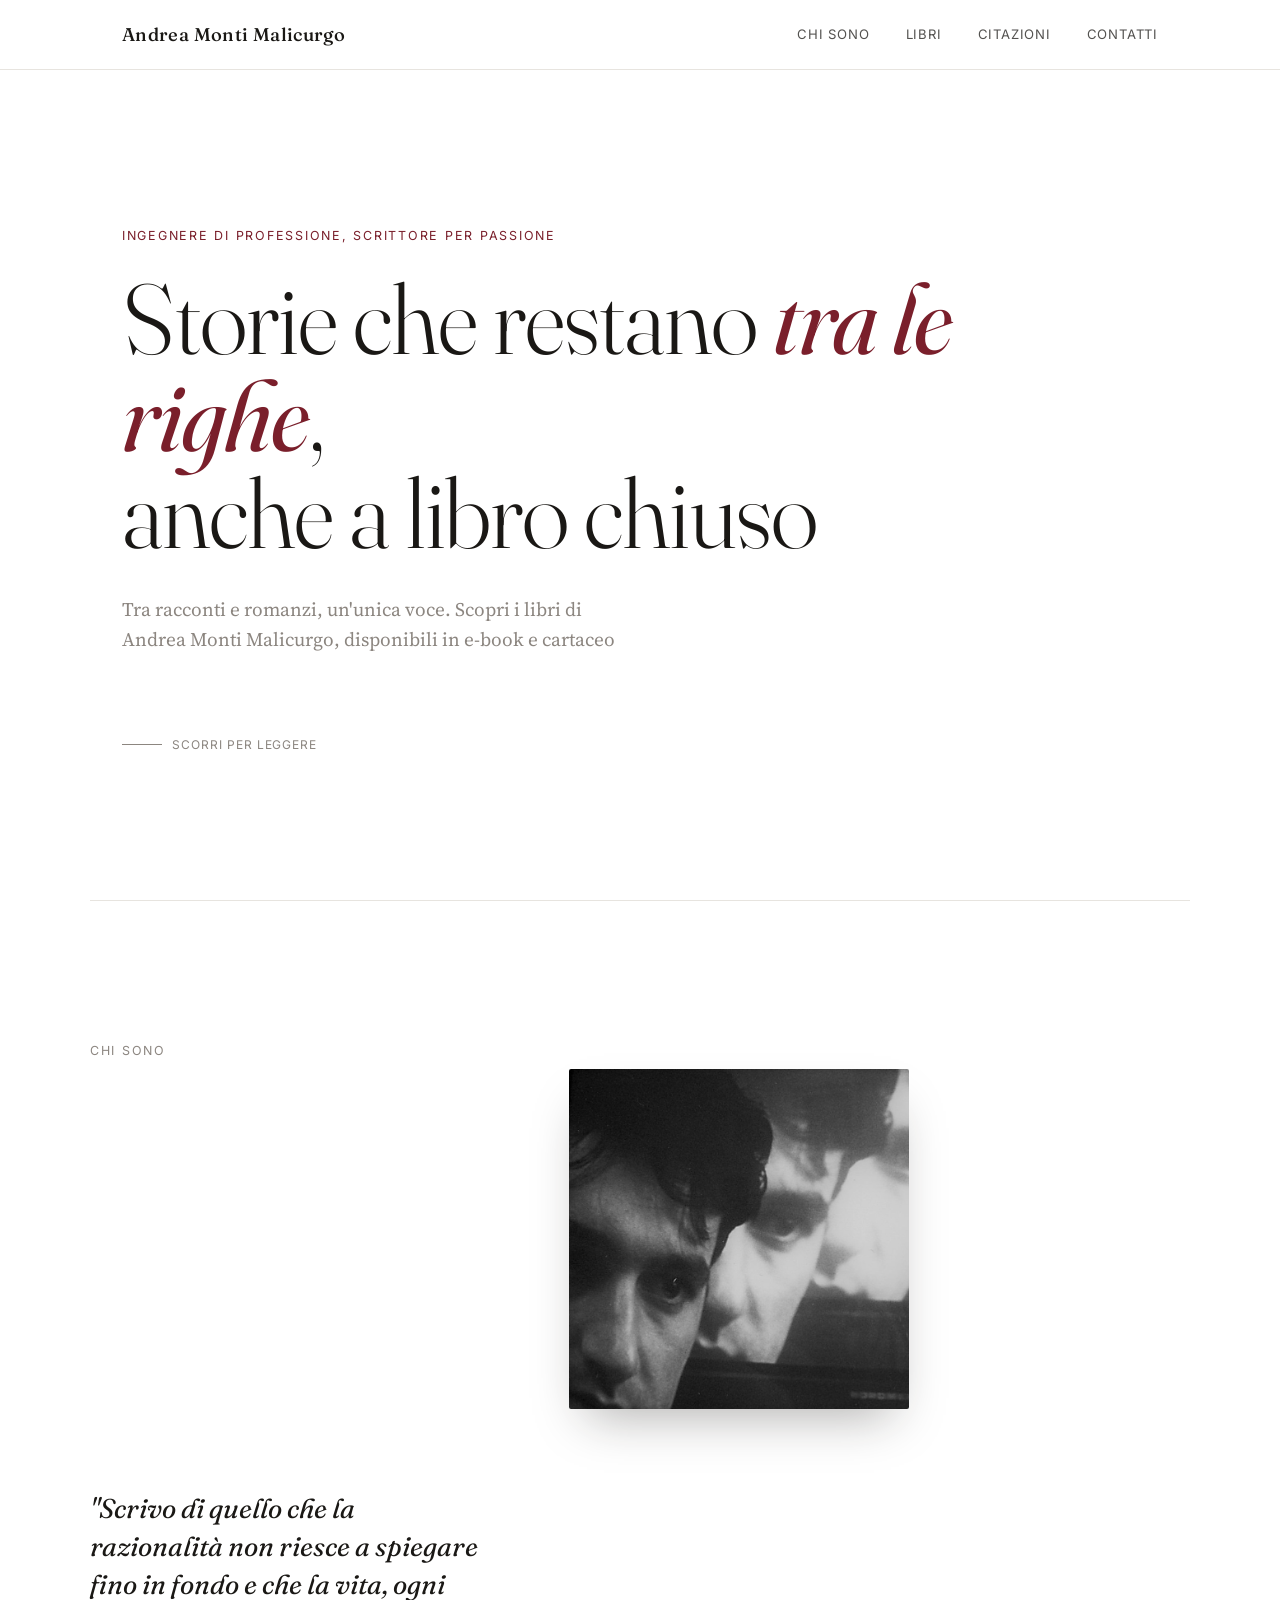
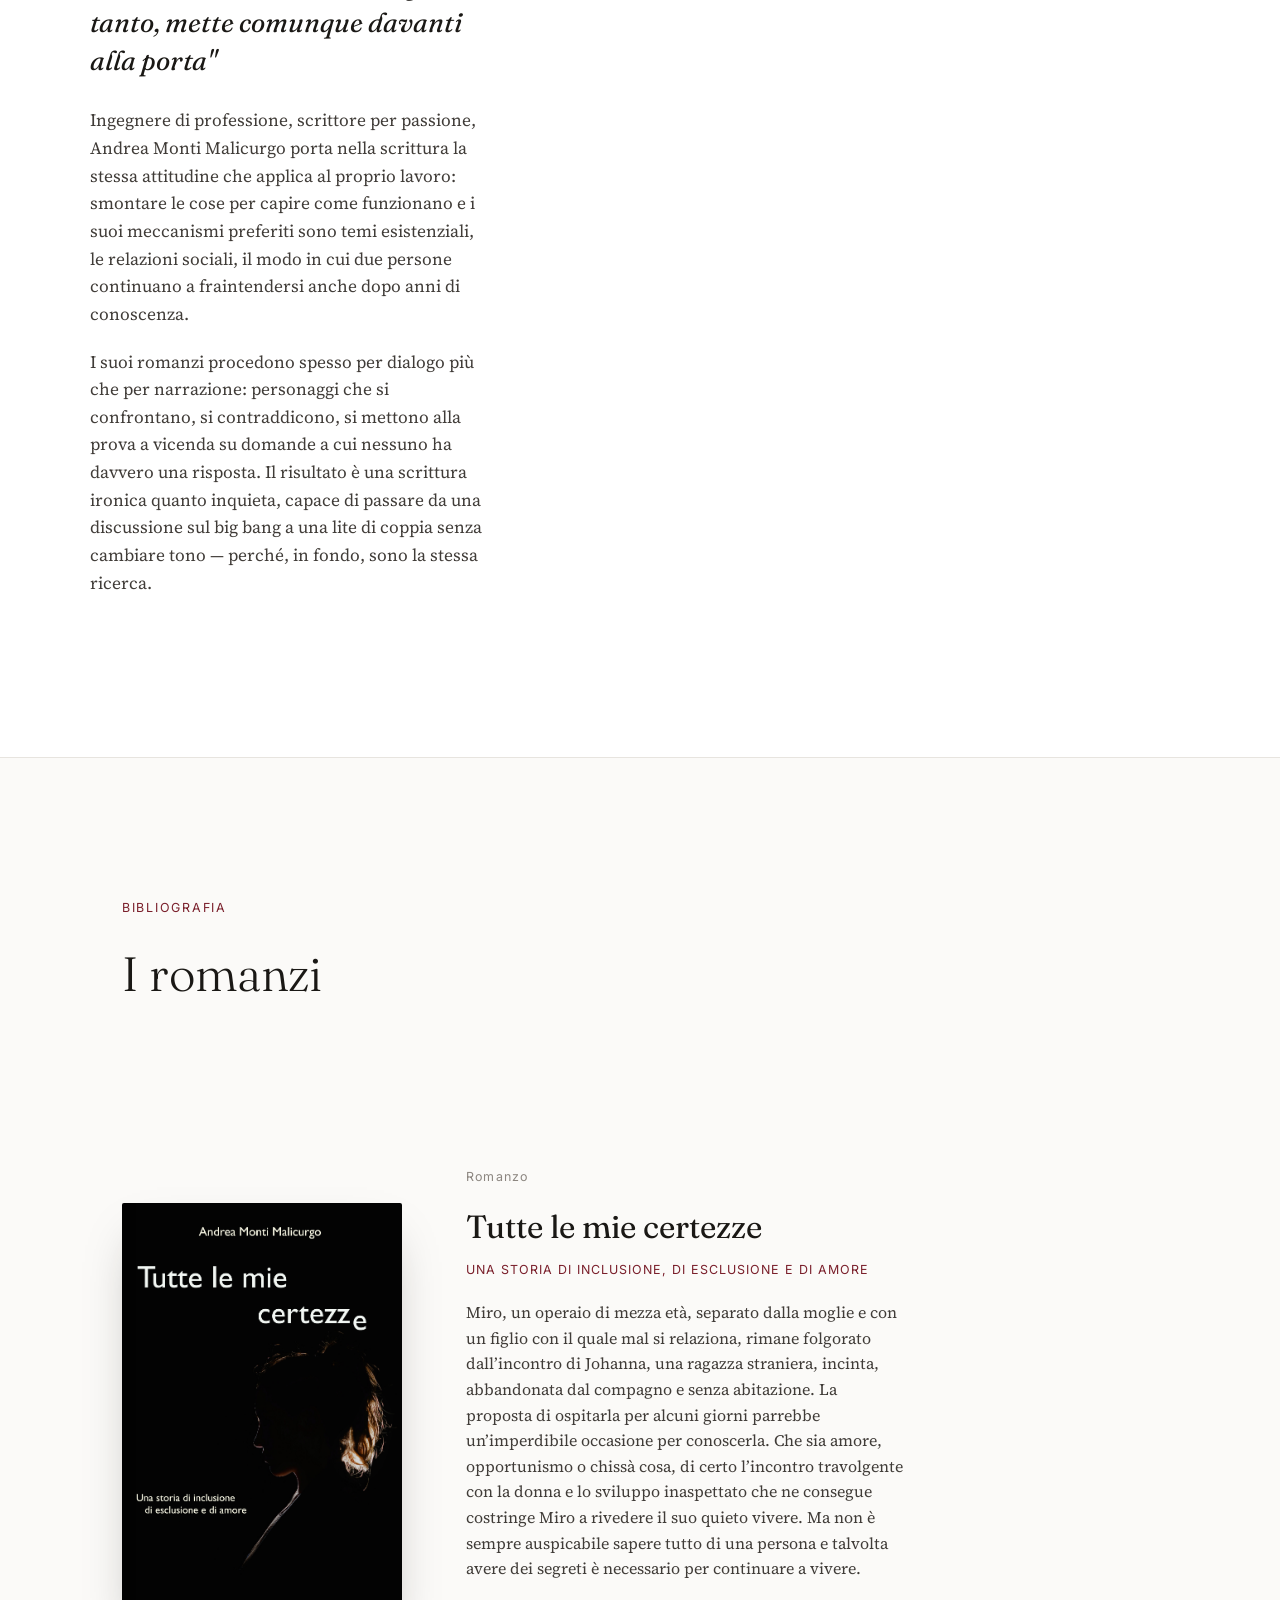
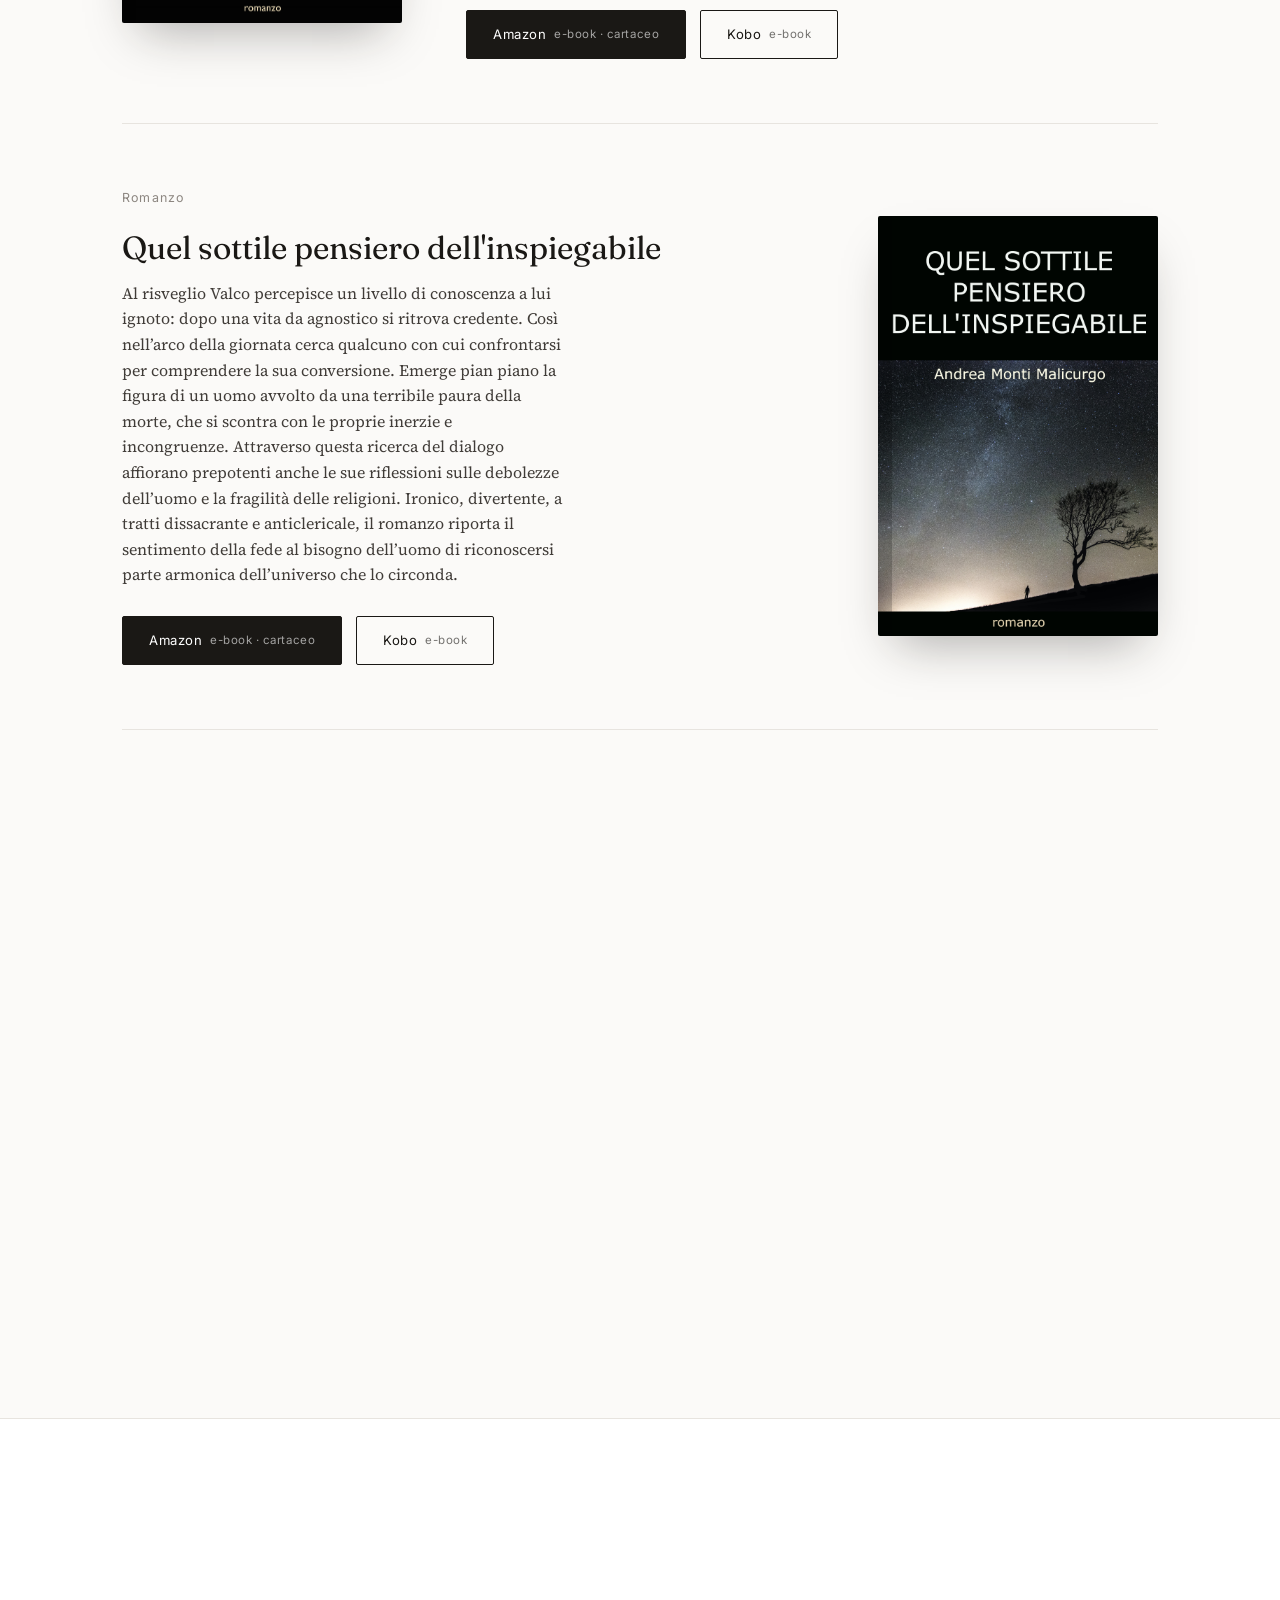
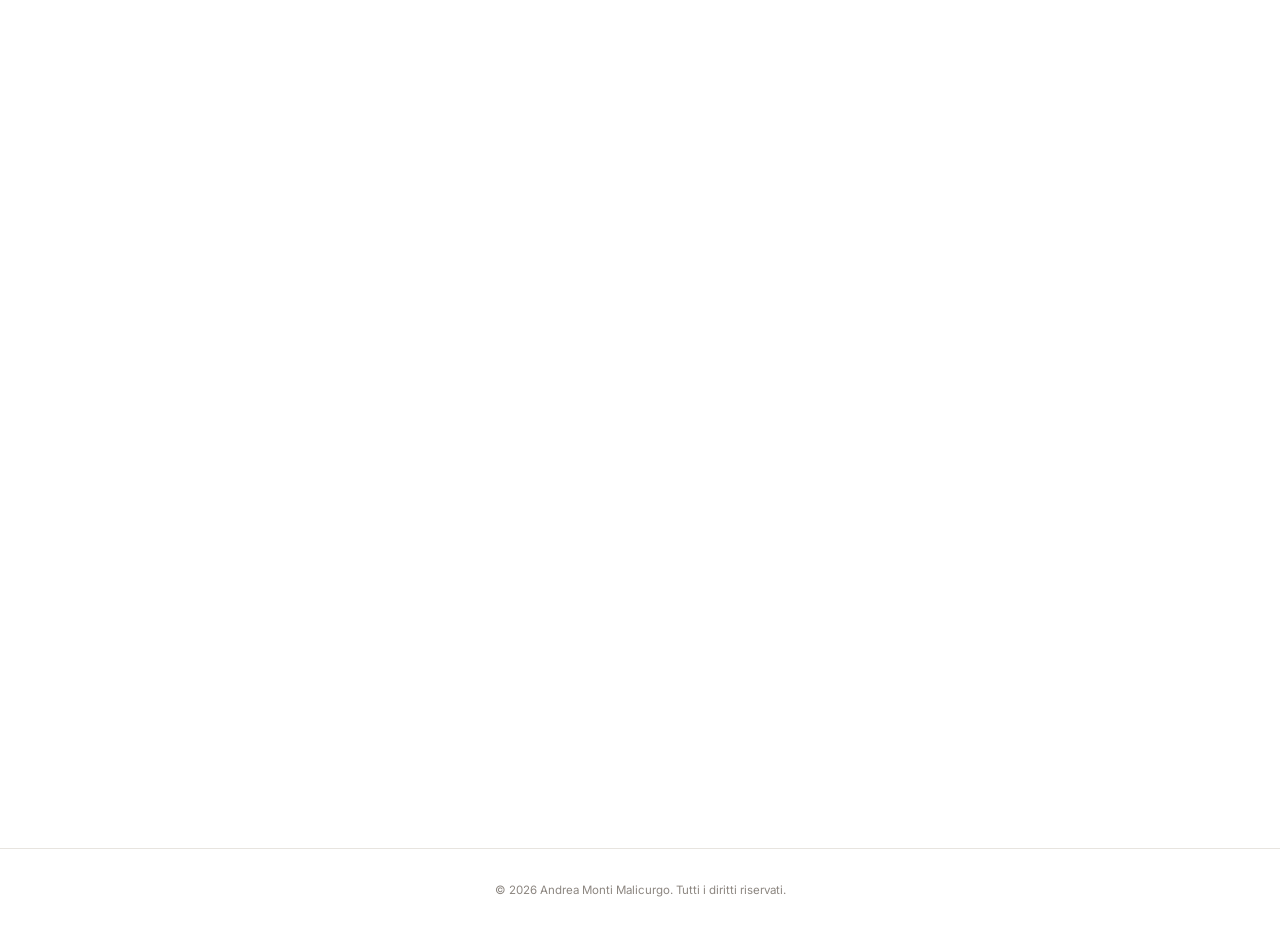
==== index.html @ 3673cacb "Add files via upload aggiunta contatori e citazioni" ====
<!DOCTYPE html>
<html lang="it">
<head>
<meta charset="UTF-8">
<meta name="viewport" content="width=device-width, initial-scale=1.0">
<title>Andrea Monti Malicurgo — Scrittore</title>
<meta name="description" content="Sito ufficiale di Andrea Monti Malicurgo, autore di romanzi e racconti disponibili in e-book e cartaceo su Amazon e Kobo.">
<link rel="canonical" href="https://www.malicurgo.it/">

<meta property="og:type" content="website">
<meta property="og:title" content="Andrea Monti Malicurgo — Scrittore">
<meta property="og:description" content="Sito ufficiale di Andrea Monti Malicurgo, autore di romanzi e racconti disponibili in e-book e cartaceo su Amazon e Kobo.">
<meta property="og:url" content="https://www.malicurgo.it/">
<meta property="og:locale" content="it_IT">

<meta name="twitter:card" content="summary_large_image">
<meta name="twitter:title" content="Andrea Monti Malicurgo — Scrittore">
<meta name="twitter:description" content="Sito ufficiale di Andrea Monti Malicurgo, autore di romanzi e racconti disponibili in e-book e cartaceo su Amazon e Kobo.">

<link rel="preconnect" href="https://fonts.googleapis.com">
<link rel="preconnect" href="https://fonts.gstatic.com" crossorigin>
<link href="https://fonts.googleapis.com/css2?family=Fraunces:ital,opsz,wght@0,9..144,300;0,9..144,400;0,9..144,600;1,9..144,400&family=Source+Serif+4:opsz,wght@8..60,400;8..60,500;8..60,600&family=Inter:wght@400;500;600&display=swap" rel="stylesheet">
<link rel="stylesheet" href="style.css">
</head>

<script>
fetch("https://api.countapi.xyz/hit/malicurgo.it/index")
  .then(r => r.json())
  .then(data => console.log("Visite index:", data.value));
</script>

<!-- MODALE IMMAGINE A SCHERMO INTERO -->
<div id="modal-img" class="modal-img">
  <img id="modal-img-content" src="" alt="">
</div>


<body>

<header>
  <nav>
    <div class="logo">Andrea Monti Malicurgo</div>
    <ul class="nav-links">
      <li><a href="#chi-sono">Chi sono</a></li>
      <li><a href="#libri">Libri</a></li>
	  <li><a href="#citazioni">Citazioni</a></li>
      <li><a href="#contatti">Contatti</a></li>
    </ul>
  </nav>
</header>

<main>

  <!-- HERO -->
  <section class="hero container">
    <div class="eyebrow">Ingegnere di professione, scrittore per passione</div>
    <h1>Storie che restano <em>tra le righe</em>,<br>anche a libro chiuso</h1>
    <p class="sottotitolo">Tra racconti e romanzi, un'unica voce. Scopri i libri di Andrea Monti Malicurgo, disponibili in e-book e cartaceo</p>
    <div class="scroll-hint"><span class="linea"></span> Scorri per leggere</div>
  </section>

  <!-- BIO -->
  <section class="bio container" id="chi-sono">
    <div class="griglia">
      <div class="etichetta reveal">Chi sono</div>
      <div class="bio-foto reveal">
        <!-- Sostituisci con la foto reale dell'autore -->
        <img src="immagini/autore.jpg" alt="Andrea Monti Malicurgo">
      </div>
      <div class="testo">
        <blockquote class="reveal">"Scrivo di quello che la razionalità non riesce a spiegare fino in fondo e che la vita, ogni tanto, mette comunque davanti alla porta"</blockquote>
        <p class="reveal">Ingegnere di professione, scrittore per passione, Andrea Monti Malicurgo porta nella scrittura la stessa attitudine che applica al proprio lavoro: smontare le cose per capire come funzionano e i suoi meccanismi preferiti sono temi esistenziali, le relazioni sociali, il modo in cui due persone continuano a fraintendersi anche dopo anni di conoscenza.</p>
        <p class="reveal">I suoi romanzi procedono spesso per dialogo più che per narrazione: personaggi che si confrontano, si contraddicono, si mettono alla prova a vicenda su domande a cui nessuno ha davvero una risposta. Il risultato è una scrittura ironica quanto inquieta, capace di passare da una discussione sul big bang a una lite di coppia senza cambiare tono — perché, in fondo, sono la stessa ricerca.</p>
      </div>
    </div>
  </section>

  <!-- LIBRI -->
  <section class="libri" id="libri">
    <div class="container">
      <div class="intestazione reveal">
        <div class="etichetta">Bibliografia</div>
        <h2>I romanzi</h2>
      </div>

      <!-- Libro 1 -->
      <article class="libro reveal">
        <div class="copertina">
          <img src="immagini/tutte-le-mie-certezze.jpg" alt="Copertina di Tutte le mie certezze, di Andrea Monti Malicurgo">
        </div>
        <div class="dettagli">
          <div class="numero">Romanzo</div>
          <h3>Tutte le mie certezze</h3>
          <div class="genere">Una storia di inclusione, di esclusione e di amore</div>
          <p class="trama">Miro, un operaio di mezza età, separato dalla moglie e con un figlio con il quale mal si relaziona, rimane folgorato dall’incontro di Johanna, una ragazza straniera, incinta, abbandonata dal compagno e senza abitazione. La proposta di ospitarla per alcuni giorni parrebbe un’imperdibile occasione per conoscerla. Che sia amore, opportunismo o chissà cosa, di certo l’incontro travolgente con la donna e lo sviluppo inaspettato che ne consegue costringe Miro a rivedere il suo quieto vivere. Ma non è sempre auspicabile sapere tutto di una persona e talvolta avere dei segreti è necessario per continuare a vivere.</p>
          <div class="acquista">
            <a href="https://www.amazon.it/Tutte-mie-certezze-inclusione-esclusione-ebook/dp/B0C6YZ7K9J?ref_=ast_author_dp&th=1&psc=1" class="btn pieno">Amazon <span class="formato">e-book · cartaceo</span></a>
            <a href="#" class="btn vuoto">Kobo <span class="formato">e-book</span></a>
          </div>
        </div>
      </article>

      <!-- Libro 2 -->
      <article class="libro inverso reveal">
        <div class="copertina">
          <img src="immagini/quel-sottile-pensiero.jpg" alt="Copertina di Quel sottile pensiero dell'inspiegabile, di Andrea Monti Malicurgo">
        </div>
        <div class="dettagli">
          <div class="numero">Romanzo</div>
          <h3>Quel sottile pensiero dell'inspiegabile</h3>
          <!--<div class="genere">Romanzo</div>-->
          <p class="trama">Al risveglio Valco percepisce un livello di conoscenza a lui ignoto: dopo una vita da agnostico si ritrova credente. Così nell’arco della giornata cerca qualcuno con cui confrontarsi per comprendere la sua conversione. Emerge pian piano la figura di un uomo avvolto da una terribile paura della morte, che si scontra con le proprie inerzie e incongruenze. Attraverso questa ricerca del dialogo affiorano prepotenti anche le sue riflessioni sulle debolezze dell’uomo e la fragilità delle religioni. Ironico, divertente, a tratti dissacrante e anticlericale, il romanzo riporta il sentimento della fede al bisogno dell’uomo di riconoscersi parte armonica dell’universo che lo circonda.</p>
          <div class="acquista">
            <a href="https://www.amazon.it/sottile-pensiero-dellinspiegabile-Andrea-Malicurgo-ebook/dp/B08TV4NYNK?ref_=ast_author_dp&th=1&psc=1" class="btn pieno">Amazon <span class="formato">e-book · cartaceo</span></a>
            <a href="https://www.kobo.com/it/it/ebook/quel-sottile-pensiero-dell-inspiegabile?sId=792a4a4f-047f-4181-9f3a-971b01a4f01e&ssId=k0RLaqL2gHEEaJYqTzTPl&cPos=1" class="btn vuoto">Kobo <span class="formato">e-book</span></a>
          </div>
        </div>
      </article>

      <!-- Libro 3 -->
      <article class="libro inverso reveal">
        <div class="copertina">
          <img src="immagini/un-brivido-mi-avvolse.jpg" alt="Copertina di Un brivido mi avvolse, di Andrea Monti Malicurgo">
        </div>
        <div class="dettagli">
          <div class="numero">Racconti e prose</div>
          <h3>Un brivido mi avvolse</h3>
          <!--<div class="genere">Raccolta di racconti e prose</div> -->
          <p class="trama">Una raccolta di brevi racconti eterogenei. Talvolta misteriosi, surreali, ironici e cinici, celano i desideri, le ansie e i sentimenti che permeano la nostra quotidianità. Una magica e imprevedibile narrazione, impossibile da descrivere senza svelarne i segreti.</p>
          <div class="acquista">
            <a href="https://www.amazon.it/brivido-mi-avvolse-racconti-ebook/dp/B08VL3NJLW?ref_=ast_author_dp&th=1&psc=1" class="btn pieno">Amazon <span class="formato">e-book · cartaceo</span></a>
            <a href="https://www.kobo.com/it/it/ebook/covid-32?sId=0bc2b78f-3e71-4c9a-b4e7-1e2705eacb20&ssId=fAb_knvPM8RbuERztqc5Y&cPos=2" class="btn vuoto">Kobo <span class="formato">e-book</span></a>
          </div>
          <p style="margin-top:20px;font-family:var(--utility);font-size:0.82rem;color:var(--grigio);">
            Il racconto completo <em style="font-style:italic;color:var(--inchiostro);">Covid-32</em>, tratto da questa raccolta, è disponibile anche gruatuitamente su Kobo              
			<a href="covid-32.html" class="link-vinaccia">Oppure leggilo qui</a>
          </p>
        </div>
      </article>

    </div>
  </section>
 <!-- fine sezione LIBRI -->

<!-- SEZIONE Citazioni -->

<section class="citazioni container" id="citazioni">
  <div class="etichetta reveal">Frasi dai libri</div>
  <h2 class="reveal">Citazioni</h2>

  <div class="citazioni-container">

    <figure class="citazione reveal">
      <img src="immagini/img-lasciato.jpg" alt="Citazione 1">
      <figcaption>Da "Quel sottile pensiero dell'inspiegabile"</figcaption>
    </figure>

    <figure class="citazione reveal">
      <img src="immagini/img-capisco.jpg" alt="Citazione 2">
      <figcaption>Da "Quel sottile pensiero dell'inspiegabile"</figcaption>
    </figure>

    <figure class="citazione reveal">
      <img src="immagini/img-eppure.jpg" alt="Citazione 3">
      <figcaption>Da "Quel sottile pensiero dell'inspiegabile"</figcaption>
    </figure>

  </div>
</section>

  <!-- CONTATTI -->
  <section class="contatti container" id="contatti">
    <div class="etichetta reveal">Restiamo in contatto</div>
    <h2 class="reveal">Per contattarmi o semplicemente per scrivermi un commento:</h2>
    <a href="mailto:andrea.monti@malicurgo.it" class="email reveal">andrea.monti@malicurgo.it</a>    
  </section>

</main>

<footer>
  © 2026 Andrea Monti Malicurgo. Tutti i diritti riservati.
</footer>

<script>
  // Reveal on scroll
  const elementi = document.querySelectorAll('.reveal');
  const osservatore = new IntersectionObserver((voci) => {
    voci.forEach(voce => {
      if(voce.isIntersecting){
        voce.target.classList.add('visibile');
        osservatore.unobserve(voce.target);
      }
    });
  }, { threshold: 0.15 });

  elementi.forEach(el => osservatore.observe(el));
</script>

<script>
  // Espansione immagine citazioni
  const modal = document.getElementById('modal-img');
  const modalImg = document.getElementById('modal-img-content');

  document.querySelectorAll('.citazione img').forEach(img => {
    img.addEventListener('click', () => {
      modalImg.src = img.src;
      modal.classList.add('visibile');
    });
  });

  modal.addEventListener('click', () => {
    modal.classList.remove('visibile');
  });
</script>


</body>
</html>
---- style.css ----
:root{
    --bianco:#FFFFFF;
    --inchiostro:#1A1815;
    --vinaccia:#7A1F2B;
    --vinaccia-scuro:#5A1620;
    --grigio:#8C8680;
    --grigio-chiaro:#E7E4DF;
    --crema:#FBFAF8;

    --display: 'Fraunces', serif;
    --corpo: 'Source Serif 4', serif;
    --utility: 'Inter', sans-serif;
  }

  *{margin:0;padding:0;box-sizing:border-box;}

  html{scroll-behavior:smooth;}

  body{
    background:var(--bianco);
    color:var(--inchiostro);
    font-family:var(--corpo);
    line-height:1.6;
    -webkit-font-smoothing:antialiased;
  }

  a{color:inherit;text-decoration:none;}

  img{max-width:100%;display:block;}

  .container{
    max-width:1100px;
    margin:0 auto;
    padding:0 32px;
  }

/* Modale immagine a schermo intero */
.modal-img {
  position: fixed;
  inset: 0;
  background: rgba(0,0,0,0.85);
  display: flex;
  justify-content: center;
  align-items: center;
  opacity: 0;
  pointer-events: none;
  transition: opacity .3s ease;
  z-index: 9999;
}

.modal-img.visibile {
  opacity: 1;
  pointer-events: auto;
}

.modal-img img {
  max-width: 90%;
  max-height: 90%;
  border-radius: 10px;
  box-shadow: 0 0 25px rgba(255,255,255,0.3);
  animation: zoomIn .3s ease;
}

@keyframes zoomIn {
  from { transform: scale(0.7); opacity: 0; }
  to   { transform: scale(1); opacity: 1; }
}

  /* --- (rimosso: segnalibro verticale) --- */

  /* --- Header / Nav --- */
  header{
    position:fixed;
    top:0;left:0;right:0;
    z-index:10;
    background:rgba(255,255,255,0.88);
    backdrop-filter:blur(6px);
    border-bottom:1px solid var(--grigio-chiaro);
  }

  nav{
    display:flex;
    align-items:center;
    justify-content:space-between;
    padding:20px 32px;
    max-width:1100px;
    margin:0 auto;
  }

  .logo{
    font-family:var(--display);
    font-size:1.15rem;
    letter-spacing:0.02em;
    font-weight:500;
  }

  .nav-links{
    display:flex;
    gap:36px;
    list-style:none;
    font-family:var(--utility);
    font-size:0.82rem;
    letter-spacing:0.06em;
    text-transform:uppercase;
  }

  .nav-links a{
    position:relative;
    color:var(--inchiostro);
    opacity:0.75;
    transition:opacity 0.25s ease;
  }
  .nav-links a:hover{opacity:1;}

  @media (max-width:640px){
    .nav-links{gap:20px;font-size:0.72rem;}
  }

  /* --- Hero --- */
  .hero{
    min-height:100vh;
    display:flex;
    flex-direction:column;
    justify-content:center;
    padding-top:80px;
    position:relative;
  }

  .hero .eyebrow{
    font-family:var(--utility);
    font-size:0.78rem;
    letter-spacing:0.14em;
    text-transform:uppercase;
    color:var(--vinaccia);
    margin-bottom:24px;
  }

  .hero h1{
    font-family:var(--display);
    font-weight:300;
    font-size:clamp(3rem,8vw,6.2rem);
    line-height:0.98;
    letter-spacing:-0.01em;
    max-width:900px;
  }

  .hero h1 em{
    font-style:italic;
    font-weight:400;
    color:var(--vinaccia);
  }

  .hero p.sottotitolo{
    font-family:var(--corpo);
    font-size:1.2rem;
    color:var(--grigio);
    max-width:520px;
    margin-top:32px;
  }

  .hero .scroll-hint{
    margin-top:80px;
    font-family:var(--utility);
    font-size:0.75rem;
    letter-spacing:0.08em;
    text-transform:uppercase;
    color:var(--grigio);
    display:flex;
    align-items:center;
    gap:10px;
  }

  .scroll-hint .linea{
    width:40px;height:1px;
    background:var(--grigio);
  }

  /* --- Sezione intro/bio --- */
  .bio{
    padding:140px 0;
    border-top:1px solid var(--grigio-chiaro);
  }

  .bio .griglia{
    display:grid;
    grid-template-columns:0.9fr 1.4fr;
    gap:80px;
    align-items:start;
  }

  @media (max-width:800px){
    .bio .griglia{grid-template-columns:1fr;gap:40px;}
  }

  .bio .etichetta{
    font-family:var(--utility);
    font-size:0.78rem;
    letter-spacing:0.14em;
    text-transform:uppercase;
    color:var(--grigio);
  }

  .bio-foto{
    margin-top:28px;
    aspect-ratio:1/1;
    max-width:340px;
    border-radius:2px;
    overflow:hidden;
    box-shadow:0 24px 48px -18px rgba(26,24,21,0.35);
  }

  .bio-foto img{
    width:100%;
    height:100%;
    object-fit:cover;
    filter:grayscale(15%);
  }

  .bio blockquote{
    font-family:var(--display);
    font-style:italic;
    font-weight:400;
    font-size:1.7rem;
    line-height:1.4;
    color:var(--inchiostro);
    margin-bottom:28px;
  }

  .bio .testo p{
    font-size:1.08rem;
    color:#403C38;
    margin-bottom:20px;
    max-width:60ch;
  }

  /* --- Sezione Libri --- */
  .libri{
    padding:140px 0;
    background:var(--crema);
    border-top:1px solid var(--grigio-chiaro);
    border-bottom:1px solid var(--grigio-chiaro);
  }

  .libri > .container > .intestazione{
    margin-bottom:90px;
    max-width:600px;
  }

  .intestazione .etichetta{
    font-family:var(--utility);
    font-size:0.78rem;
    letter-spacing:0.14em;
    text-transform:uppercase;
    color:var(--vinaccia);
    margin-bottom:18px;
  }

  .intestazione h2{
    font-family:var(--display);
    font-weight:300;
    font-size:clamp(2.2rem,4vw,3rem);
  }

  .libro{
    display:grid;
    grid-template-columns:280px 1fr;
    gap:64px;
    align-items:center;
    padding:64px 0;
  }

  .libro:not(:last-child){
    border-bottom:1px solid var(--grigio-chiaro);
  }

  .libro:nth-child(even).griglia-libri-item{
    direction:rtl;
  }

  /* alterna il lato della copertina */
  .libro.inverso{
    grid-template-columns:1fr 280px;
  }
  .libro.inverso .copertina{order:2;}
  .libro.inverso .dettagli{order:1;}

  @media (max-width:760px){
    .libro, .libro.inverso{
      grid-template-columns:1fr;
      gap:36px;
    }
    .libro.inverso .copertina{order:0;}
    .libro.inverso .dettagli{order:1;}
  }

  .copertina{
    aspect-ratio:2/3;
    width:100%;
    max-width:280px;
    border-radius:2px;
    position:relative;
    box-shadow:0 24px 48px -18px rgba(26,24,21,0.35);
    overflow:hidden;
  }

  .copertina img{
    width:100%;
    height:100%;
    object-fit:cover;
    display:block;
  }

.link-vinaccia {
    color: var(--vinaccia);
    text-decoration: underline;
    font-size: 20px; /* aumenta la dimensione */
}

  .copertina::before{
    content:'';
    position:absolute;
    left:0;top:0;bottom:0;
    width:14px;
    background:rgba(0,0,0,0.18);
    z-index:2;
  }

  .dettagli .numero{
    font-family:var(--utility);
    font-size:0.78rem;
    color:var(--grigio);
    letter-spacing:0.1em;
    margin-bottom:14px;
  }

  .dettagli h3{
    font-family:var(--display);
    font-weight:400;
    font-size:2rem;
    margin-bottom:8px;
  }

  .dettagli .genere{
    font-family:var(--utility);
    font-size:0.78rem;
    text-transform:uppercase;
    letter-spacing:0.08em;
    color:var(--vinaccia);
    margin-bottom:20px;
  }

  .dettagli p.trama{
    color:#403C38;
    font-size:1rem;
    max-width:55ch;
    margin-bottom:28px;
  }

  .acquista{
    display:flex;
    flex-wrap:wrap;
    gap:14px;
  }

  .btn{
    font-family:var(--utility);
    font-size:0.82rem;
    letter-spacing:0.04em;
    padding:13px 26px;
    border-radius:2px;
    border:1px solid var(--inchiostro);
    transition:all 0.25s ease;
    display:inline-flex;
    align-items:center;
    gap:8px;
  }

  .btn.pieno{
    background:var(--inchiostro);
    color:var(--bianco);
  }
  .btn.pieno:hover{
    background:var(--vinaccia);
    border-color:var(--vinaccia);
  }

  .btn.vuoto:hover{
    background:var(--inchiostro);
    color:var(--bianco);
  }

  .btn .formato{
    opacity:0.6;
    font-size:0.72rem;
  }
  
  /* citazioni */
  .citazioni {
  margin: 60px auto;
}

.citazioni-container {
  display: flex;
  justify-content: center;
  gap: 30px;
  flex-wrap: wrap;
  margin-top: 30px;
}

.citazione {
  width: 260px;
  text-align: center;
}

.citazione img {
  width: 100%;
  border-radius: 8px;
  box-shadow: 0 4px 12px rgba(0,0,0,0.15);
}

.citazione figcaption {
  margin-top: 12px;
  font-style: italic;
  font-size: 0.9rem;
  color: var(--grigio);
}


  /* --- Contatti / Footer --- */
  .contatti{
    padding:140px 0 80px;
    text-align:center;
  }

  .contatti .etichetta{
    font-family:var(--utility);
    font-size:0.78rem;
    letter-spacing:0.14em;
    text-transform:uppercase;
    color:var(--grigio);
    margin-bottom:20px;
  }

  .contatti h2{
    font-family:var(--display);
    font-weight:300;
    font-style:italic;
    font-size:clamp(2rem,5vw,3.2rem);
    max-width:700px;
    margin:0 auto 40px;
  }

  .contatti .email{
    font-family:var(--corpo);
    font-size:1.3rem;
    border-bottom:1px solid var(--inchiostro);
    padding-bottom:4px;
  }

  .social{
    margin-top:50px;
    display:flex;
    gap:28px;
    justify-content:center;
    font-family:var(--utility);
    font-size:0.8rem;
    text-transform:uppercase;
    letter-spacing:0.06em;
    color:var(--grigio);
  }
  .social a:hover{color:var(--vinaccia);}

  footer{
    padding:32px;
    text-align:center;
    font-family:var(--utility);
    font-size:0.72rem;
    color:var(--grigio);
    border-top:1px solid var(--grigio-chiaro);
  }

  /* reveal on scroll */
  .reveal{
    opacity:0;
    transform:translateY(24px);
    transition:opacity 0.8s ease, transform 0.8s ease;
  }
  .reveal.visibile{
    opacity:1;
    transform:translateY(0);
  }

  @media (prefers-reduced-motion: reduce){
    html{scroll-behavior:auto;}
    .reveal{opacity:1;transform:none;transition:none;}
  }

  a:focus-visible, .btn:focus-visible{
    outline:2px solid var(--vinaccia);
    outline-offset:3px;
  }
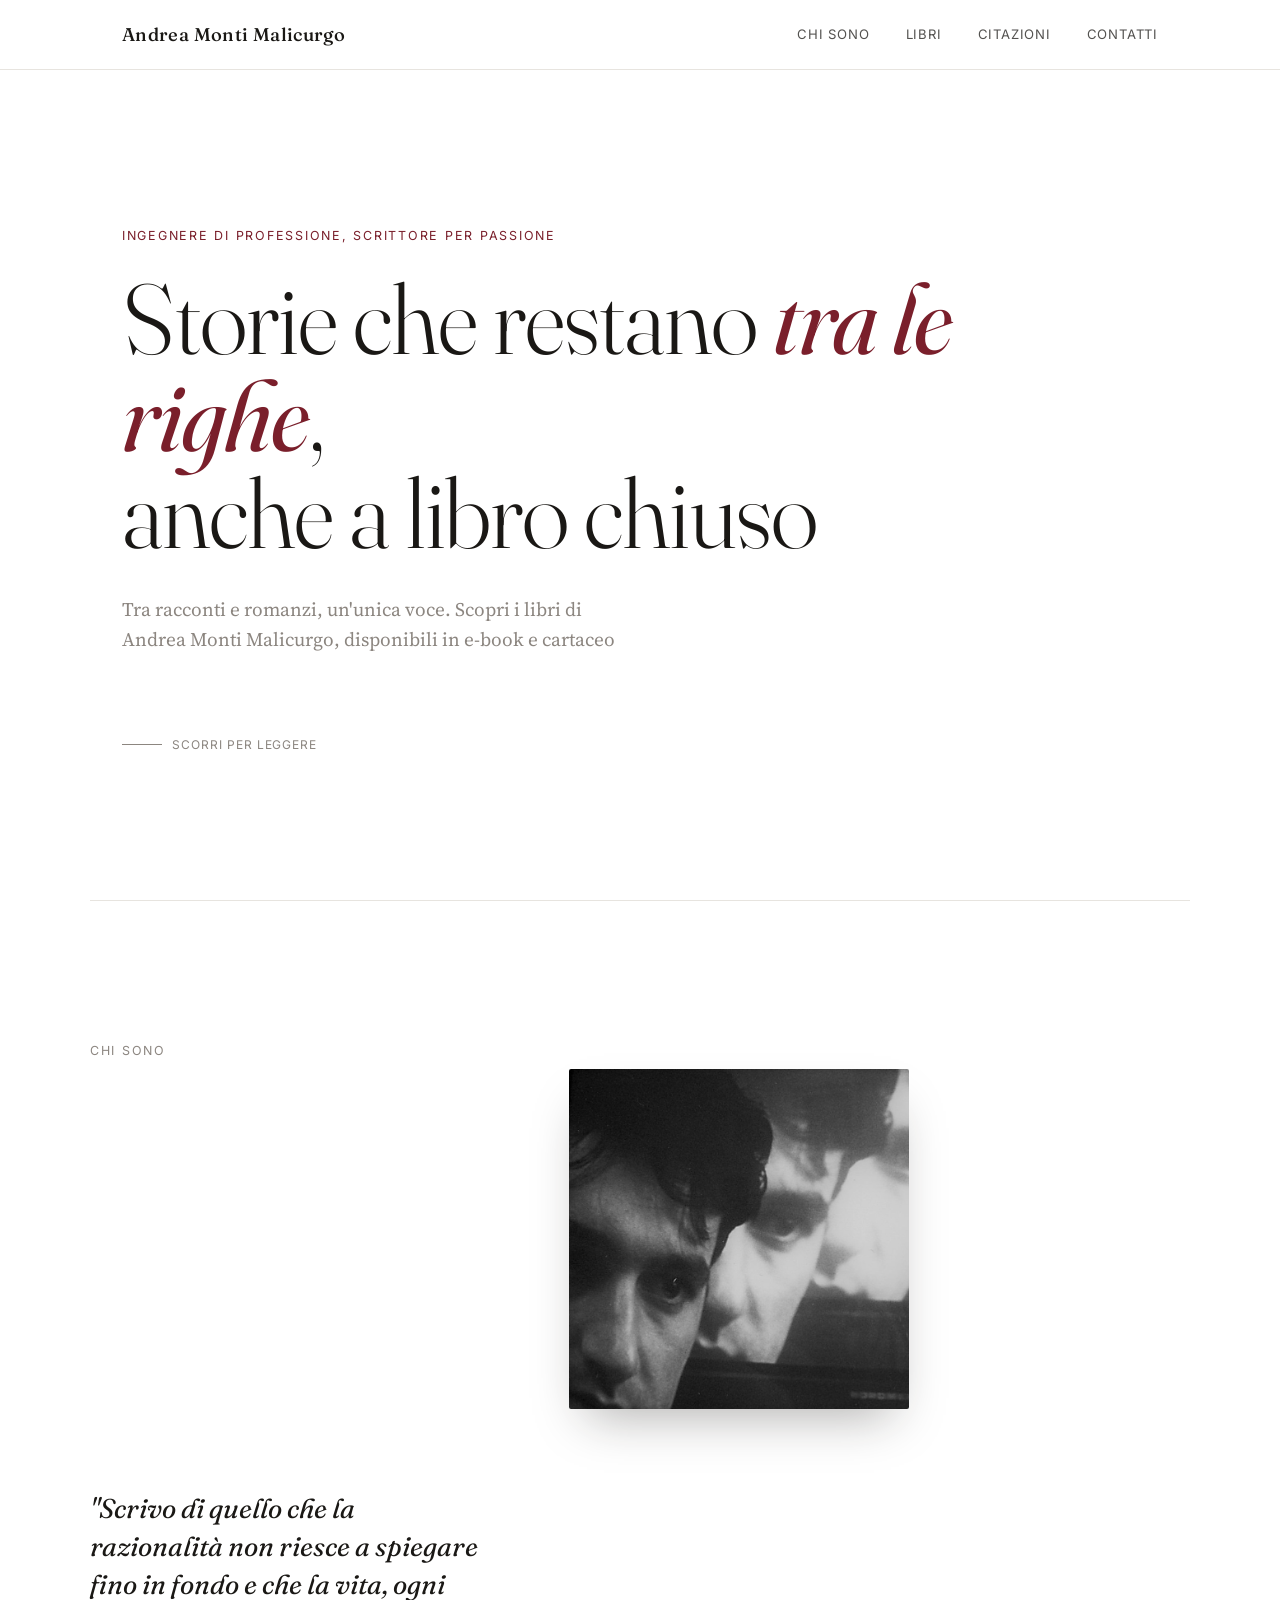
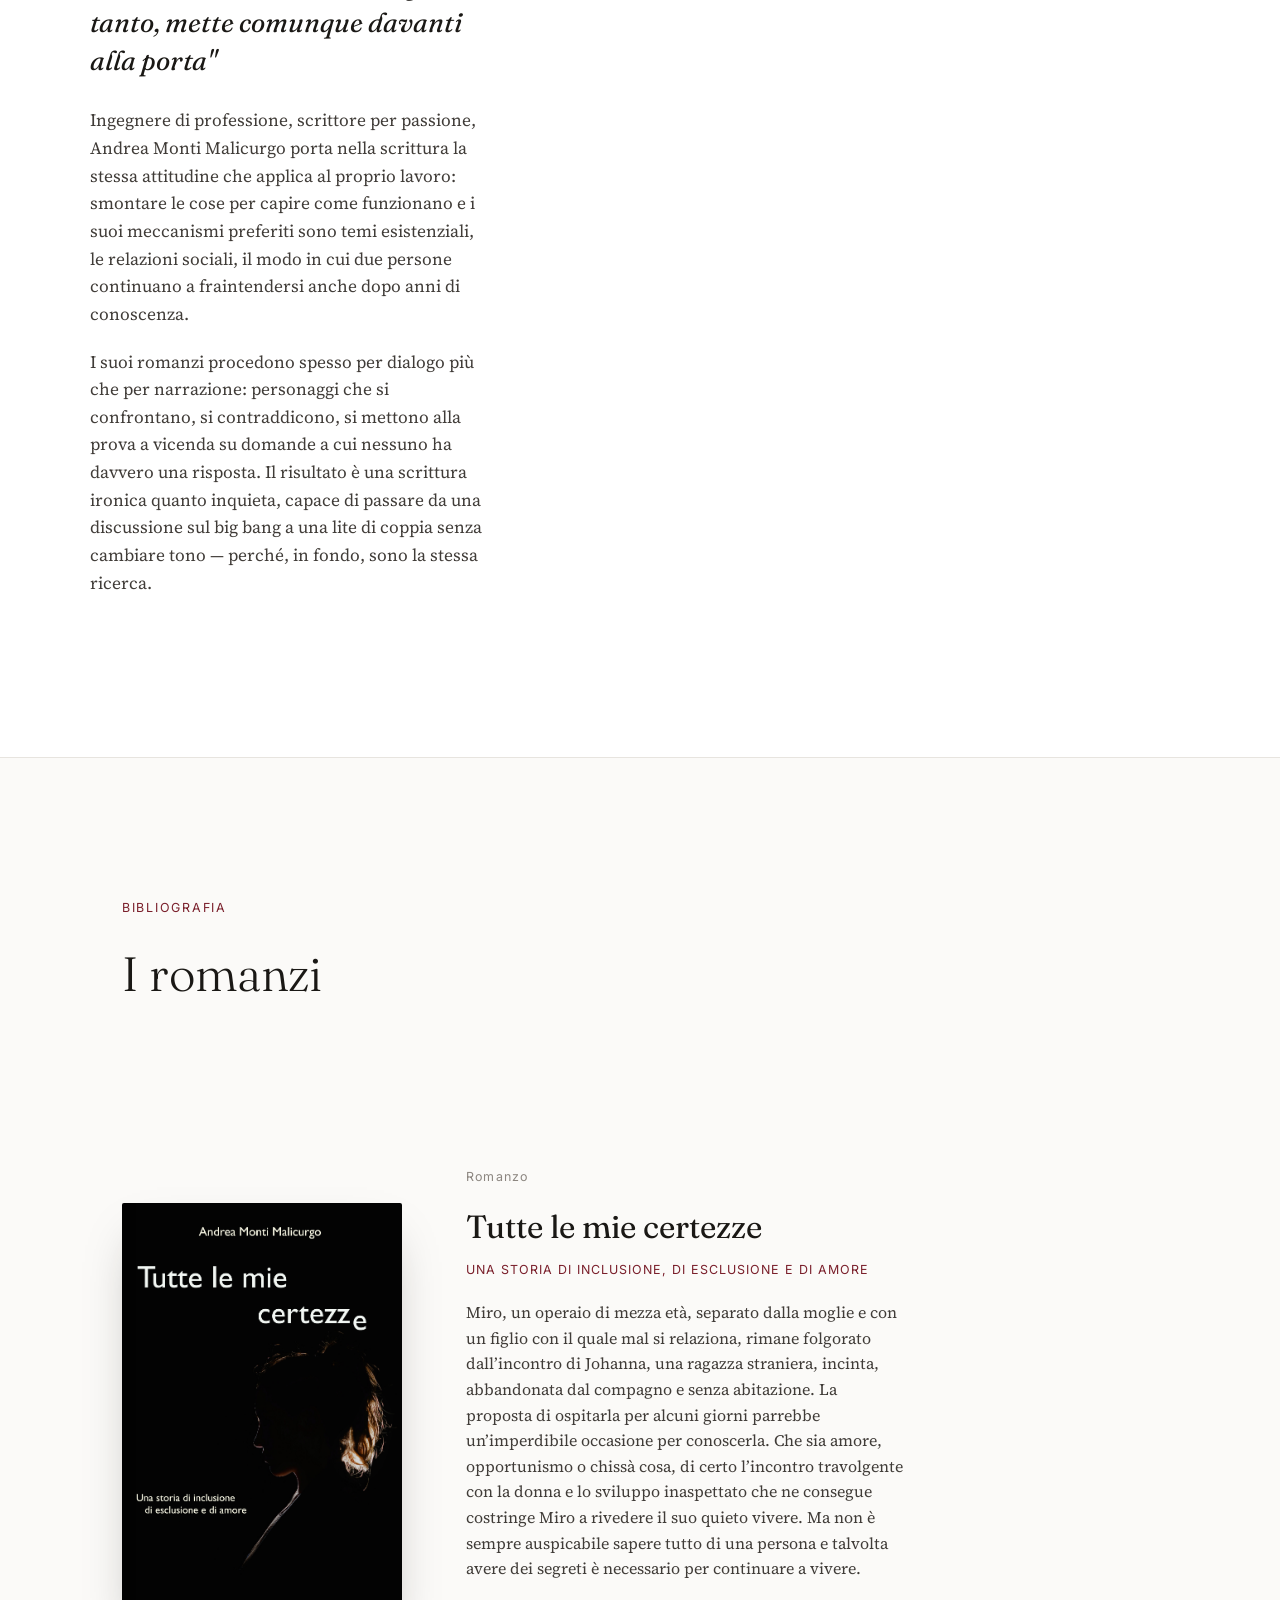
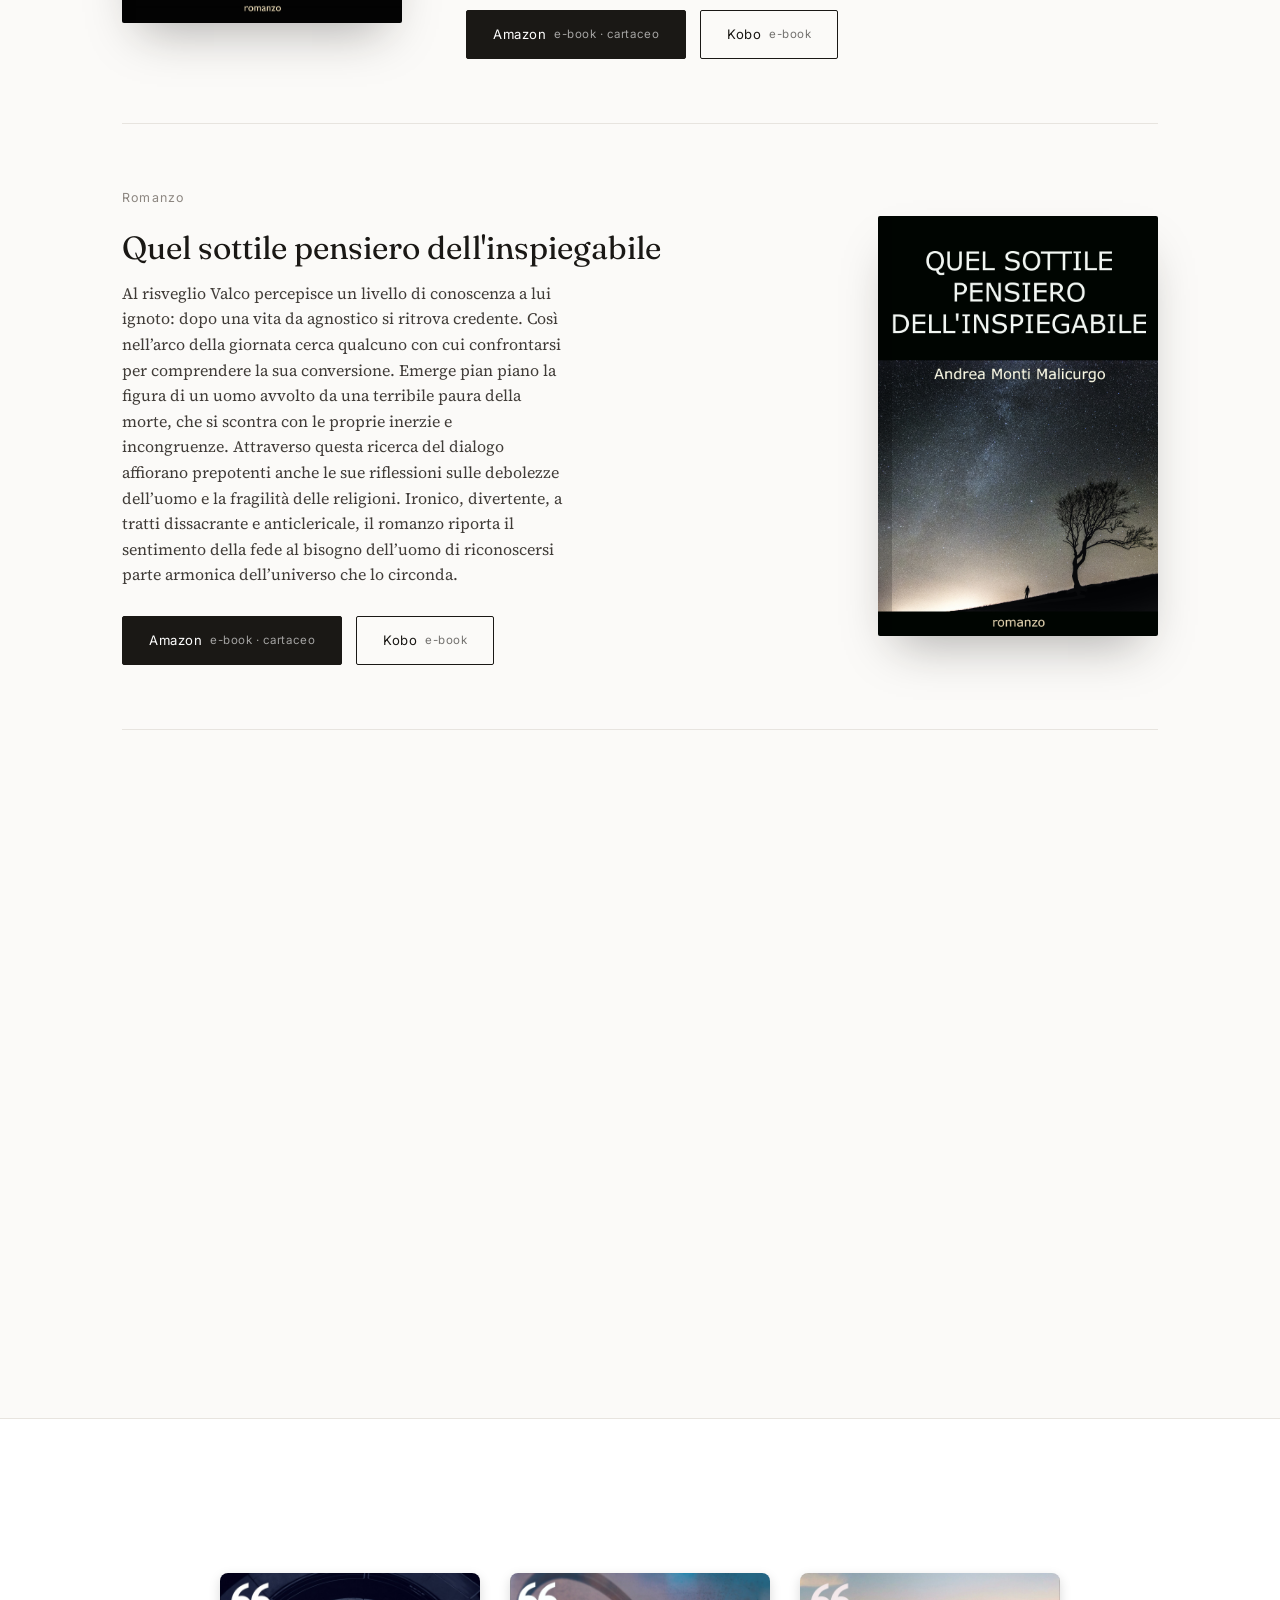
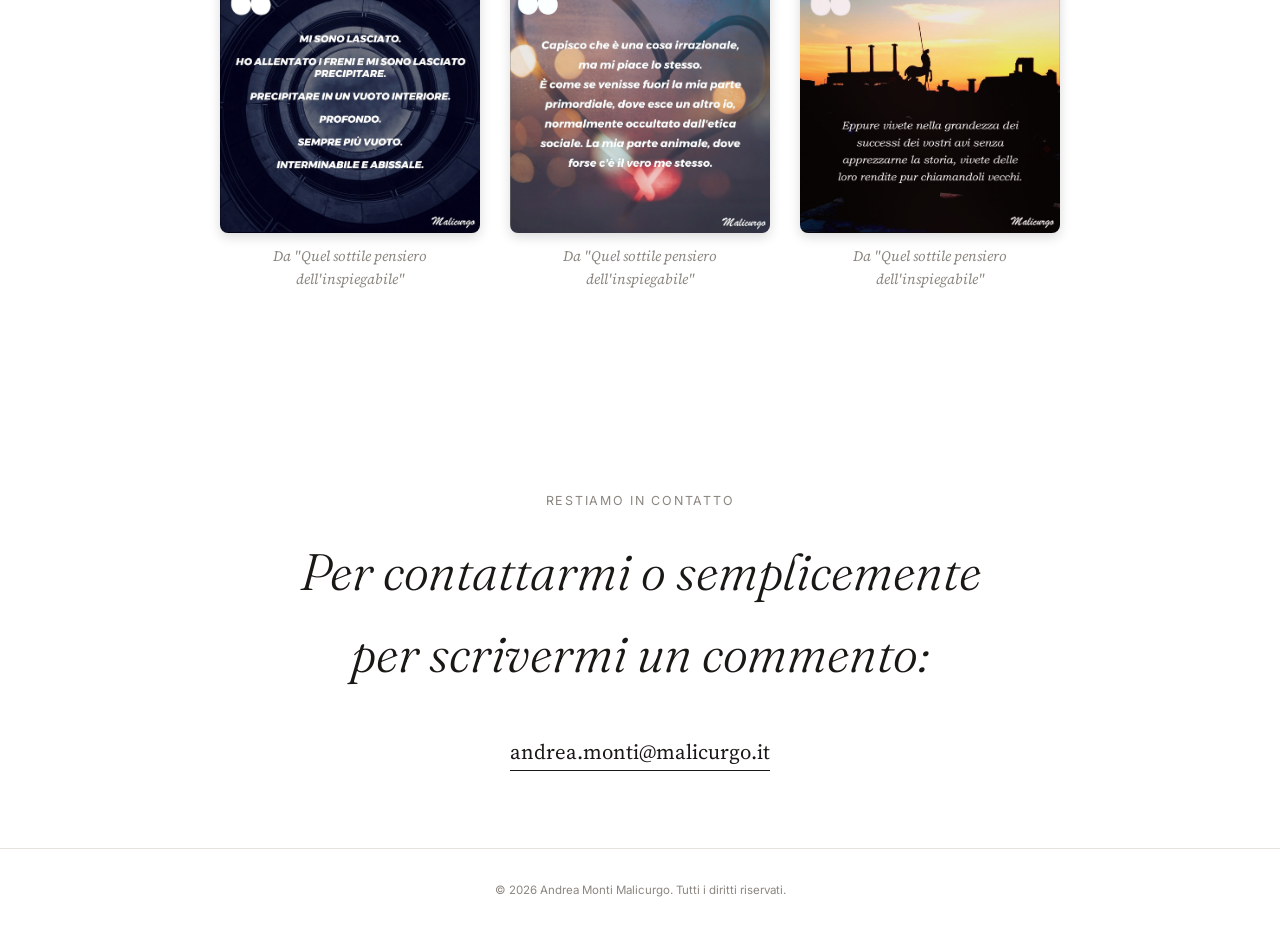
==== commit 73bfe986: "Update2 index.html aggiunta contatore" ====
--- a/index.html
+++ b/index.html
@@ -21,13 +21,18 @@
 <link rel="preconnect" href="https://fonts.gstatic.com" crossorigin>
 <link href="https://fonts.googleapis.com/css2?family=Fraunces:ital,opsz,wght@0,9..144,300;0,9..144,400;0,9..144,600;1,9..144,400&family=Source+Serif+4:opsz,wght@8..60,400;8..60,500;8..60,600&family=Inter:wght@400;500;600&display=swap" rel="stylesheet">
 <link rel="stylesheet" href="style.css">
+
+	<!-- contatore - prima parte -->
+<script src="https://counter.dev/script.js" data-id="malicurgo.it"></script>
 </head>
 
-<script>
+<!--<script>
 fetch("https://api.countapi.xyz/hit/malicurgo.it/index")
   .then(r => r.json())
   .then(data => console.log("Visite index:", data.value));
-</script>
+</script>-->
+
+
 
 <!-- MODALE IMMAGINE A SCHERMO INTERO -->
 <div id="modal-img" class="modal-img">
@@ -177,10 +182,21 @@
 
 </main>
 
+	
 <footer>
   © 2026 Andrea Monti Malicurgo. Tutti i diritti riservati.
+	<!-- contatore -->
+<div id="visite" style="text-align:right;font-size:0.75rem;color:var(--grigio);margin-top:10px;"></div>
 </footer>
 
+<script>
+fetch("https://counter.dev/api/malicurgo.it")
+  .then(r => r.json())
+  .then(data => {
+    document.getElementById("visite").innerText = "v: " + data.views;
+  });
+</script>	
+	
 <script>
   // Reveal on scroll
   const elementi = document.querySelectorAll('.reveal');
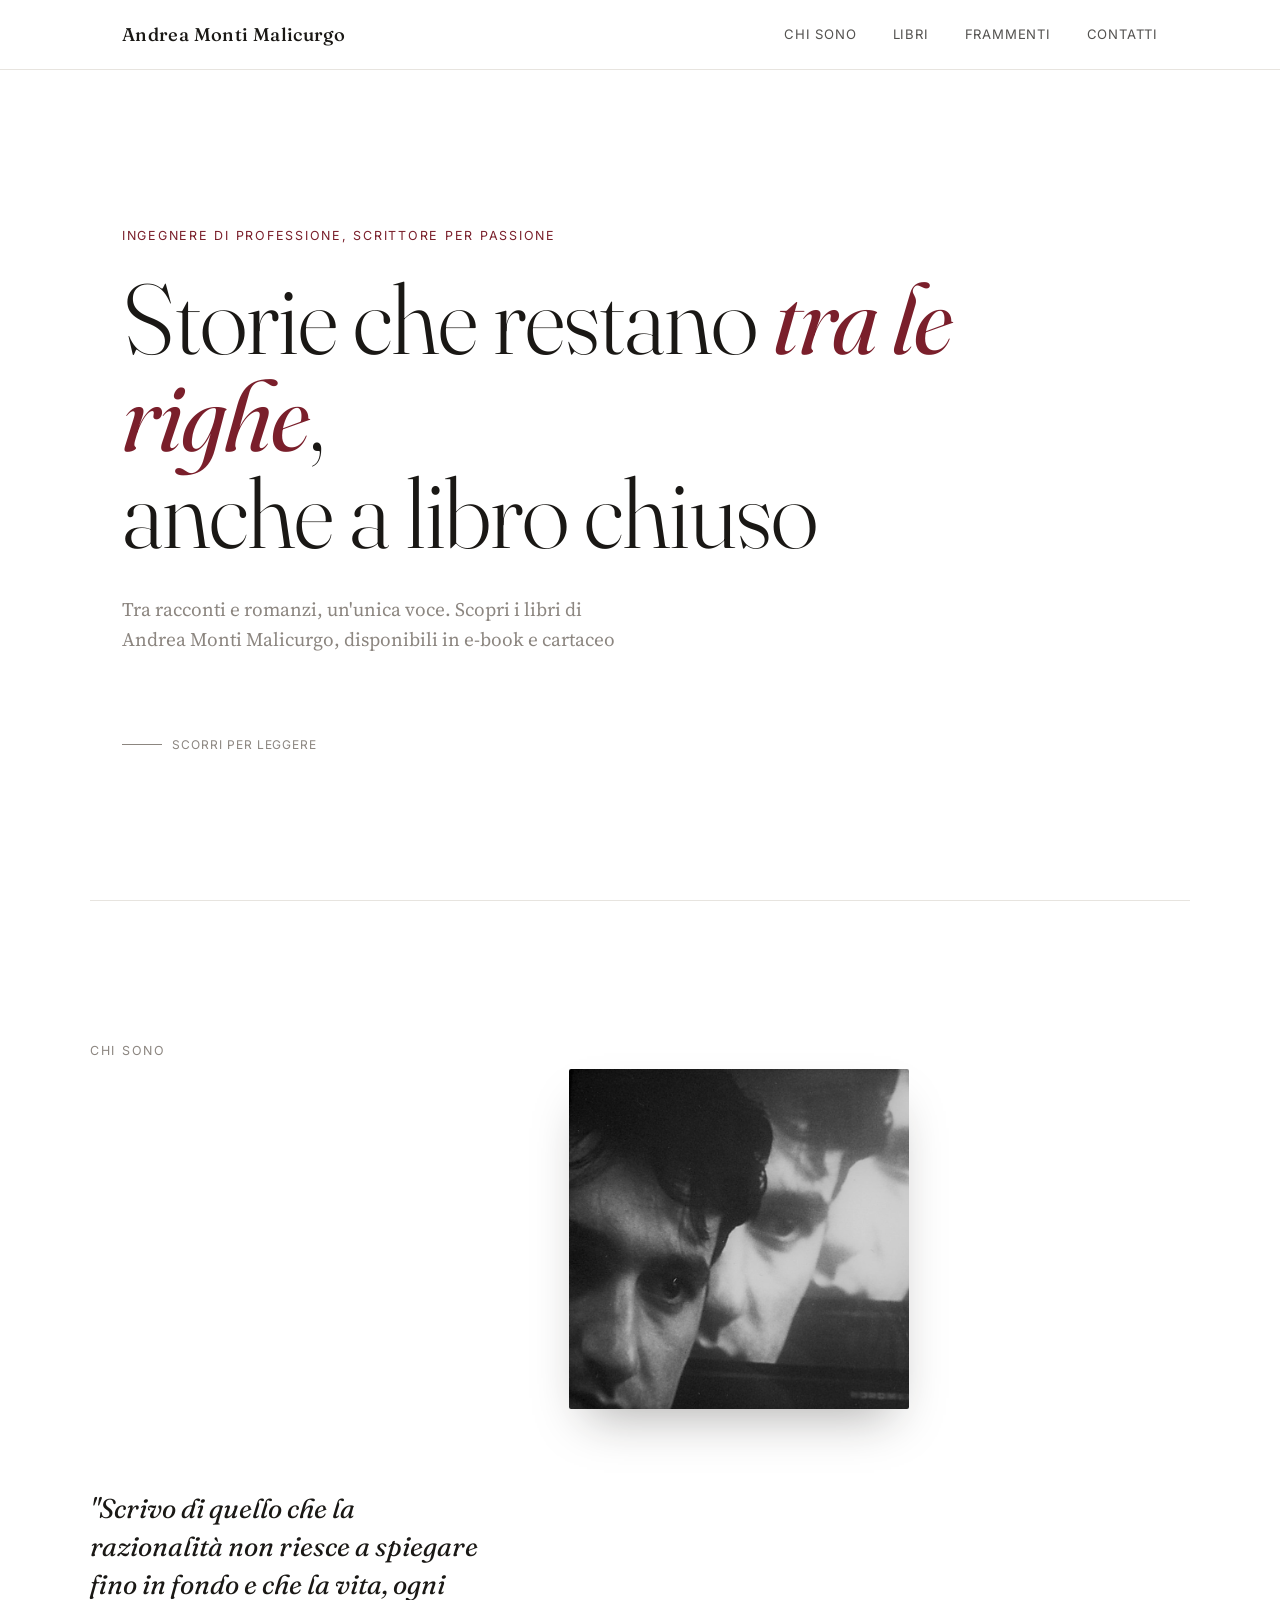
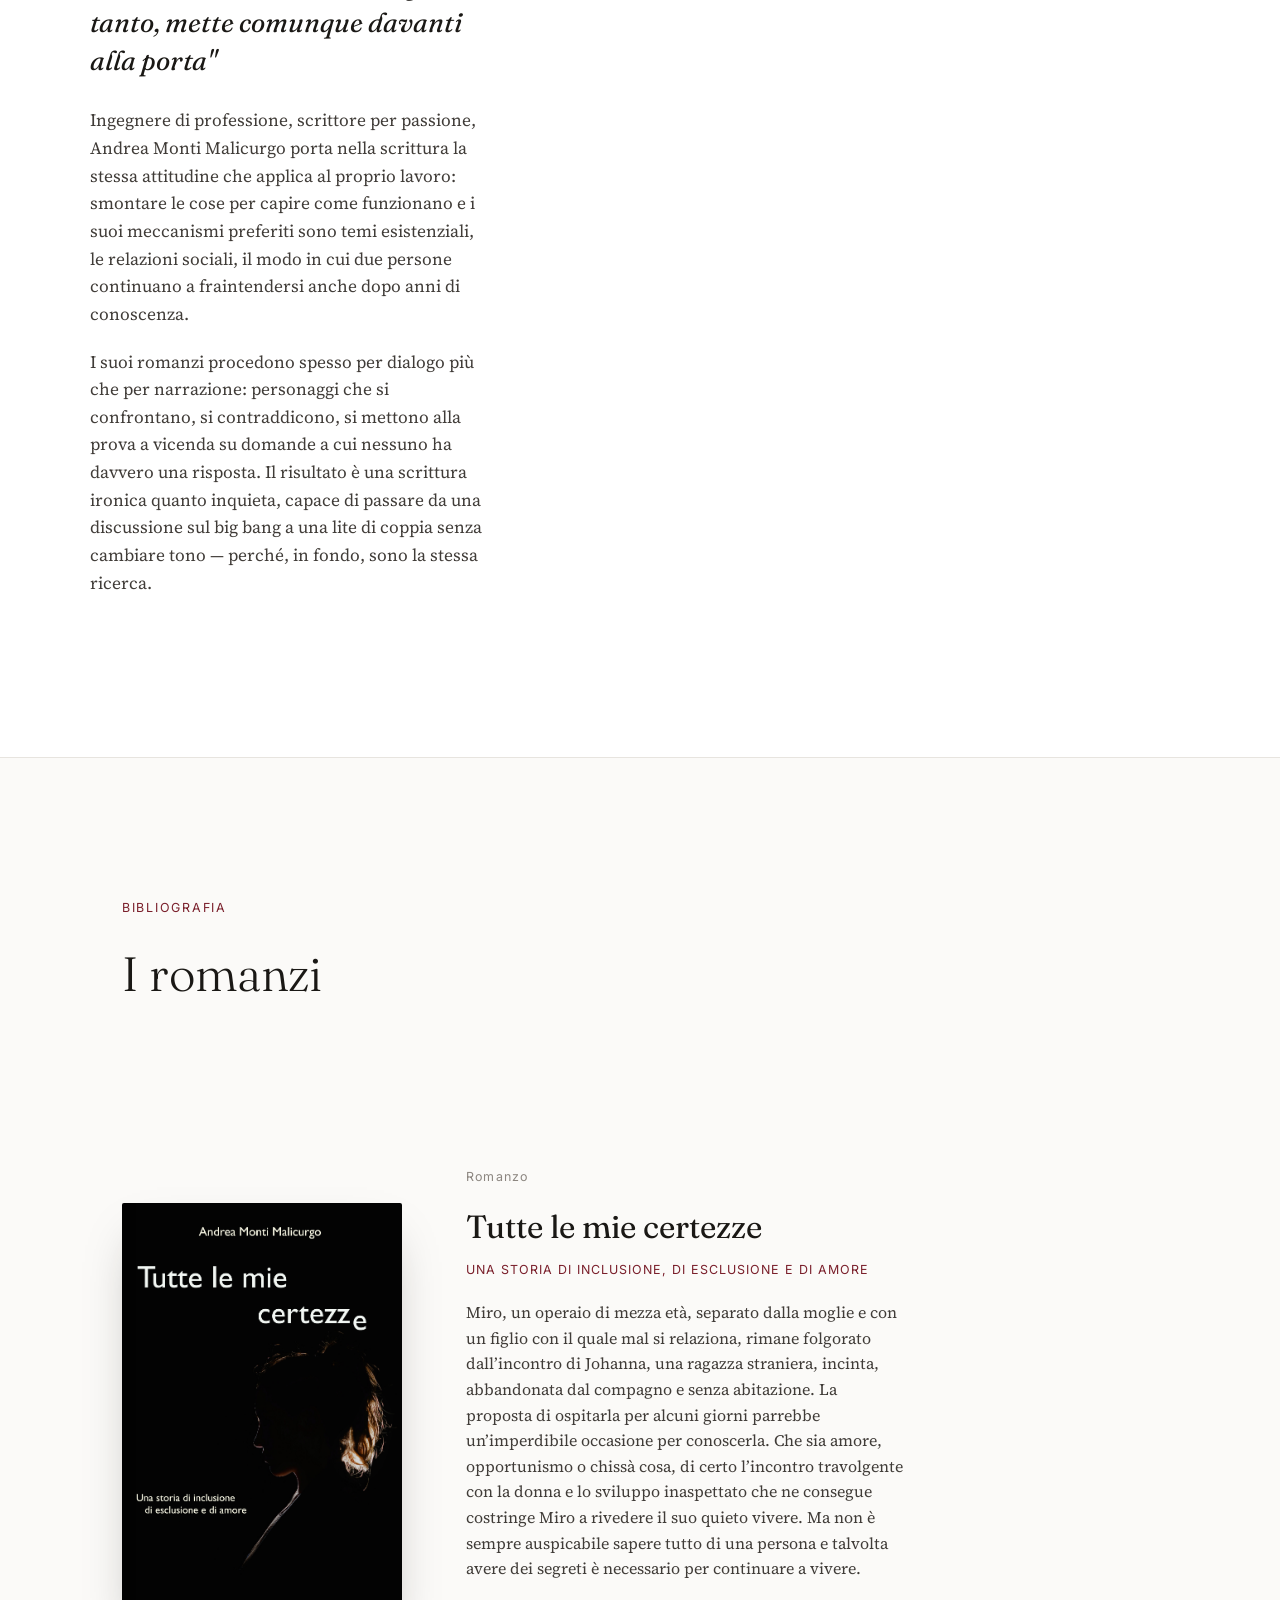
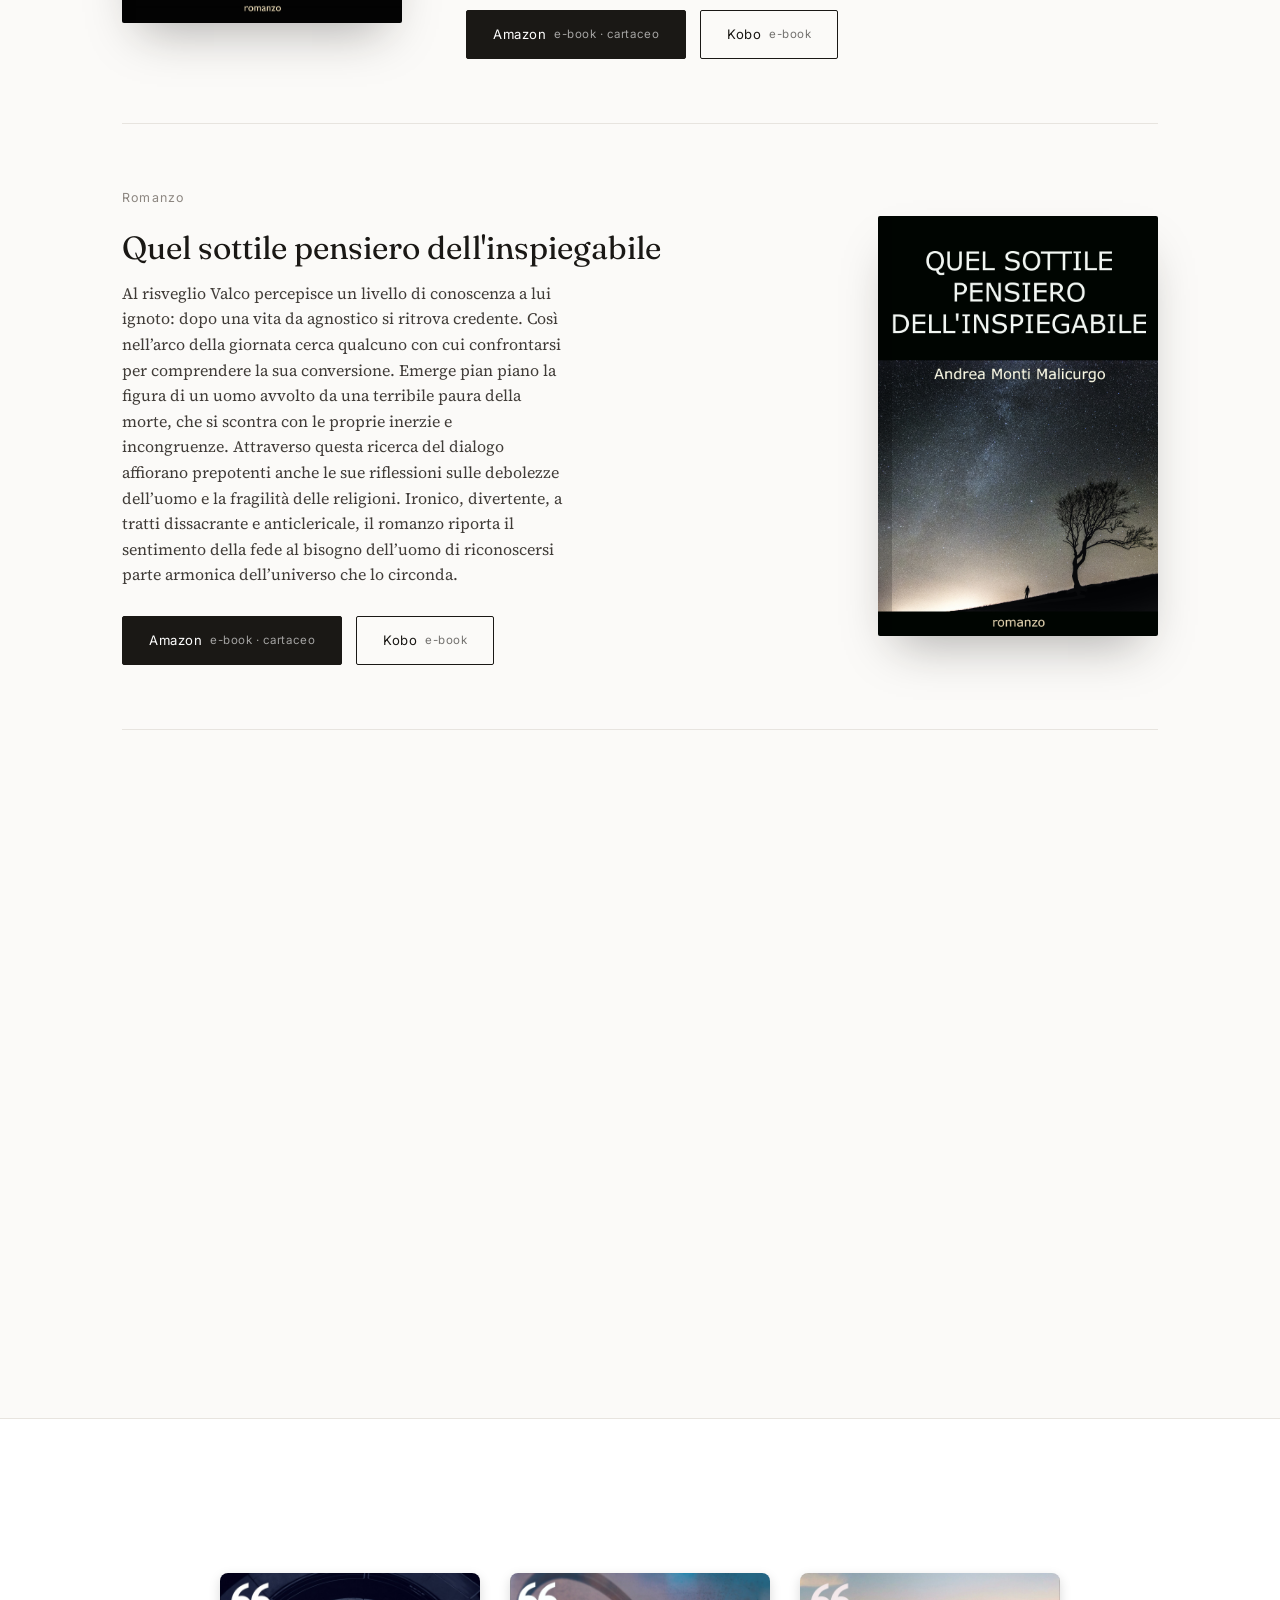
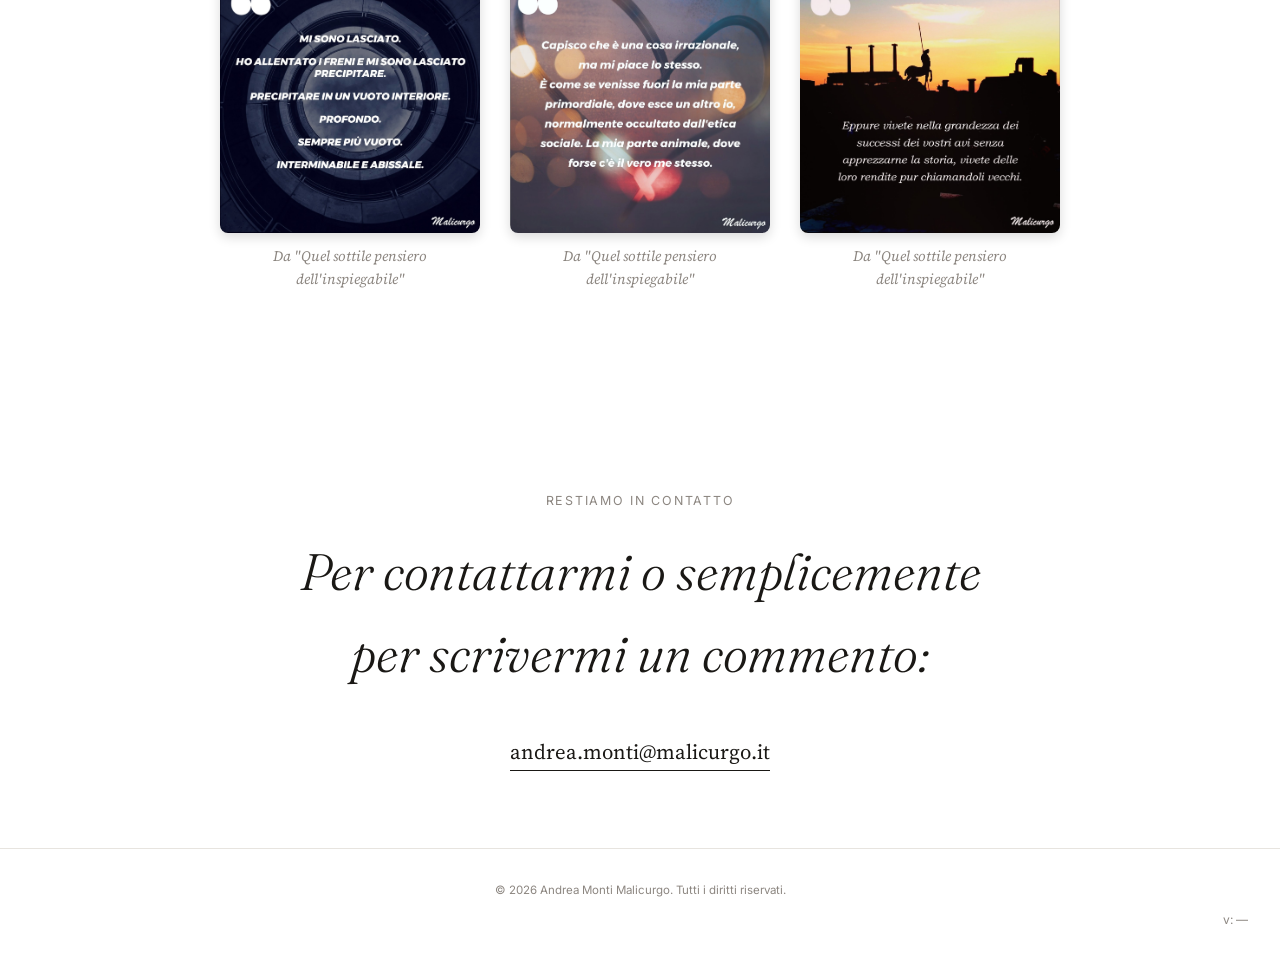
==== commit 0f6350e6: "Add files via upload modifica contatore e citazioni" ====
--- a/index.html
+++ b/index.html
@@ -22,17 +22,7 @@
 <link href="https://fonts.googleapis.com/css2?family=Fraunces:ital,opsz,wght@0,9..144,300;0,9..144,400;0,9..144,600;1,9..144,400&family=Source+Serif+4:opsz,wght@8..60,400;8..60,500;8..60,600&family=Inter:wght@400;500;600&display=swap" rel="stylesheet">
 <link rel="stylesheet" href="style.css">
 
-	<!-- contatore - prima parte -->
-<script src="https://counter.dev/script.js" data-id="malicurgo.it"></script>
 </head>
-
-<!--<script>
-fetch("https://api.countapi.xyz/hit/malicurgo.it/index")
-  .then(r => r.json())
-  .then(data => console.log("Visite index:", data.value));
-</script>-->
-
-
 
 <!-- MODALE IMMAGINE A SCHERMO INTERO -->
 <div id="modal-img" class="modal-img">
@@ -48,7 +38,7 @@
     <ul class="nav-links">
       <li><a href="#chi-sono">Chi sono</a></li>
       <li><a href="#libri">Libri</a></li>
-	  <li><a href="#citazioni">Citazioni</a></li>
+	  <li><a href="#citazioni">Frammenti</a></li>
       <li><a href="#contatti">Contatti</a></li>
     </ul>
   </nav>
@@ -151,22 +141,22 @@
 
 <section class="citazioni container" id="citazioni">
   <div class="etichetta reveal">Frasi dai libri</div>
-  <h2 class="reveal">Citazioni</h2>
+  <h2 class="reveal">Frammenti</h2>
 
   <div class="citazioni-container">
 
     <figure class="citazione reveal">
-      <img src="immagini/img-lasciato.jpg" alt="Citazione 1">
+      <img src="immagini/img-lasciato.jpg" alt="Frammento 1">
       <figcaption>Da "Quel sottile pensiero dell'inspiegabile"</figcaption>
     </figure>
 
     <figure class="citazione reveal">
-      <img src="immagini/img-capisco.jpg" alt="Citazione 2">
+      <img src="immagini/img-capisco.jpg" alt="Frammento 2">
       <figcaption>Da "Quel sottile pensiero dell'inspiegabile"</figcaption>
     </figure>
 
     <figure class="citazione reveal">
-      <img src="immagini/img-eppure.jpg" alt="Citazione 3">
+      <img src="immagini/img-eppure.jpg" alt="Frammento 3">
       <figcaption>Da "Quel sottile pensiero dell'inspiegabile"</figcaption>
     </figure>
 
@@ -190,10 +180,13 @@
 </footer>
 
 <script>
-fetch("https://counter.dev/api/malicurgo.it")
+fetch("https://api.counterapi.dev/v1/malicurgo/homepage/up")
   .then(r => r.json())
   .then(data => {
-    document.getElementById("visite").innerText = "v: " + data.views;
+    document.getElementById("visite").innerText = "v: " + data.value;
+  })
+  .catch(() => {
+    document.getElementById("visite").innerText = "v: —";
   });
 </script>	
 	
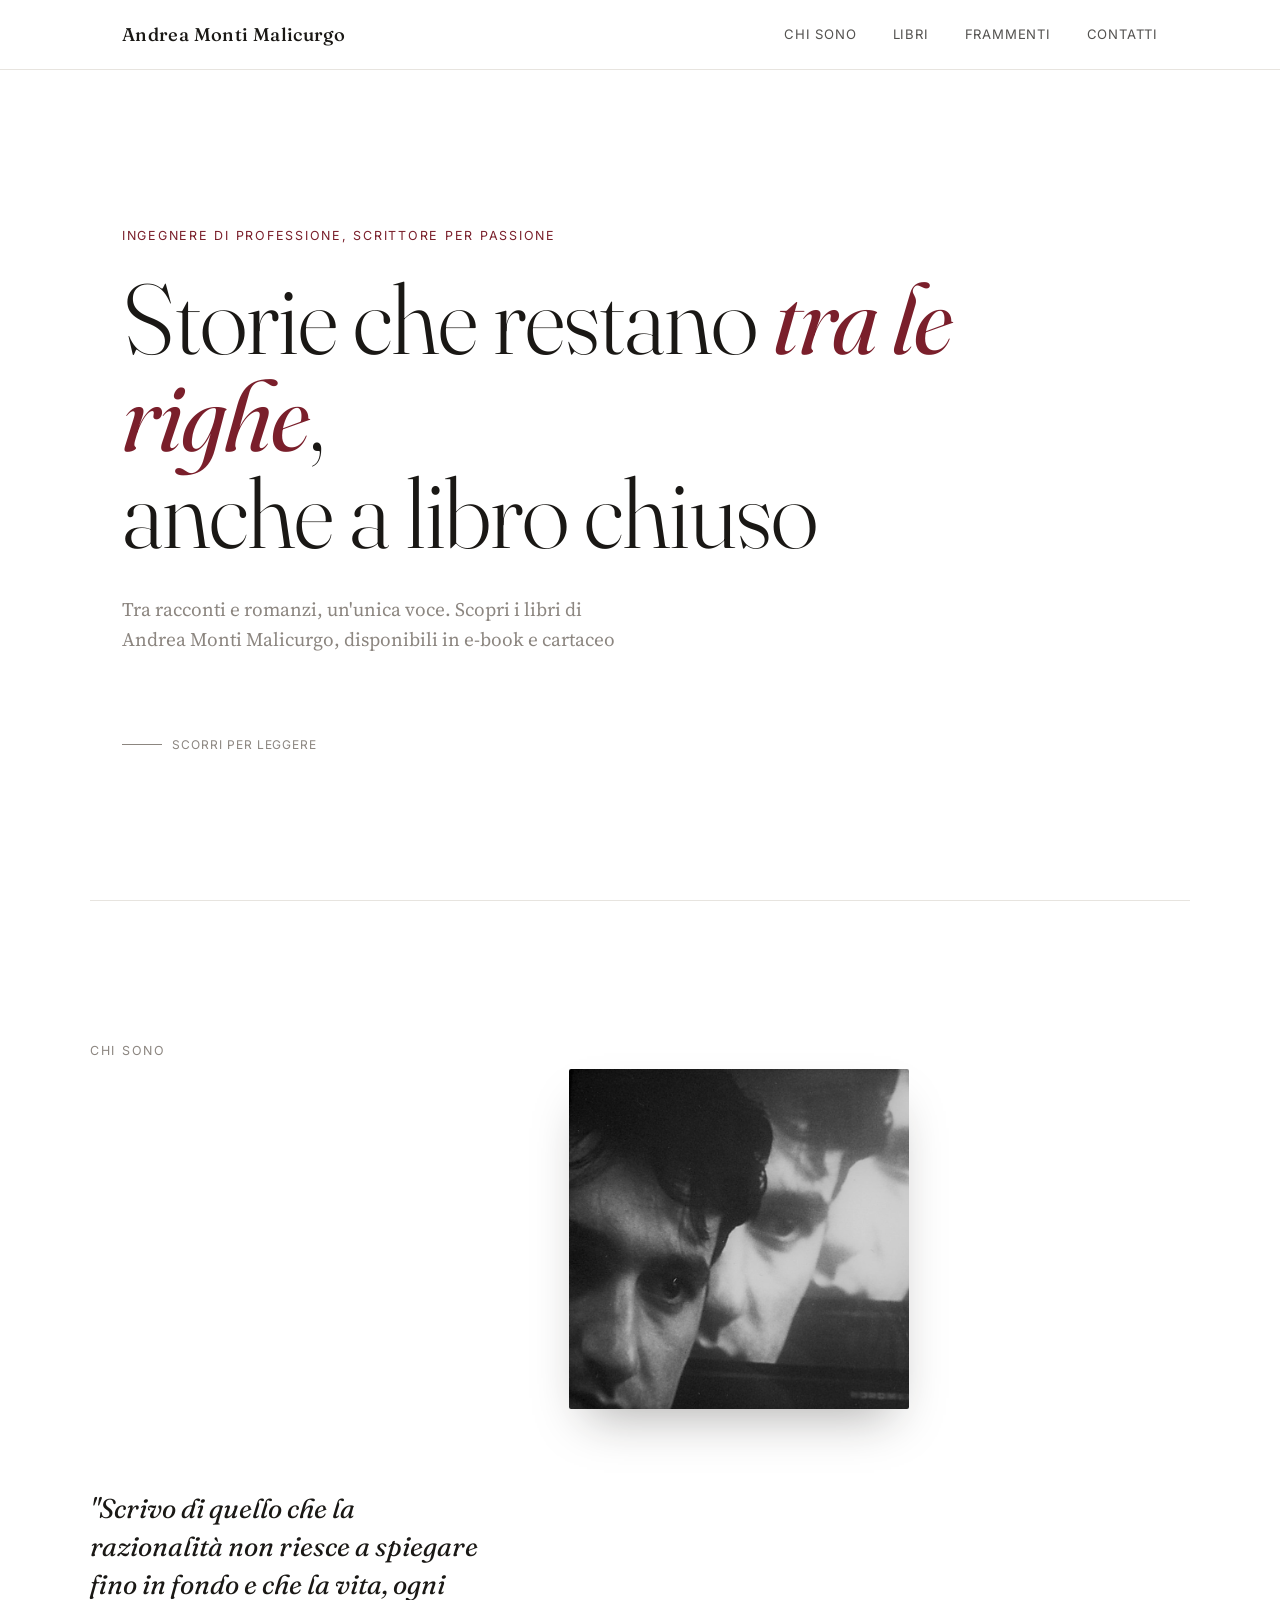
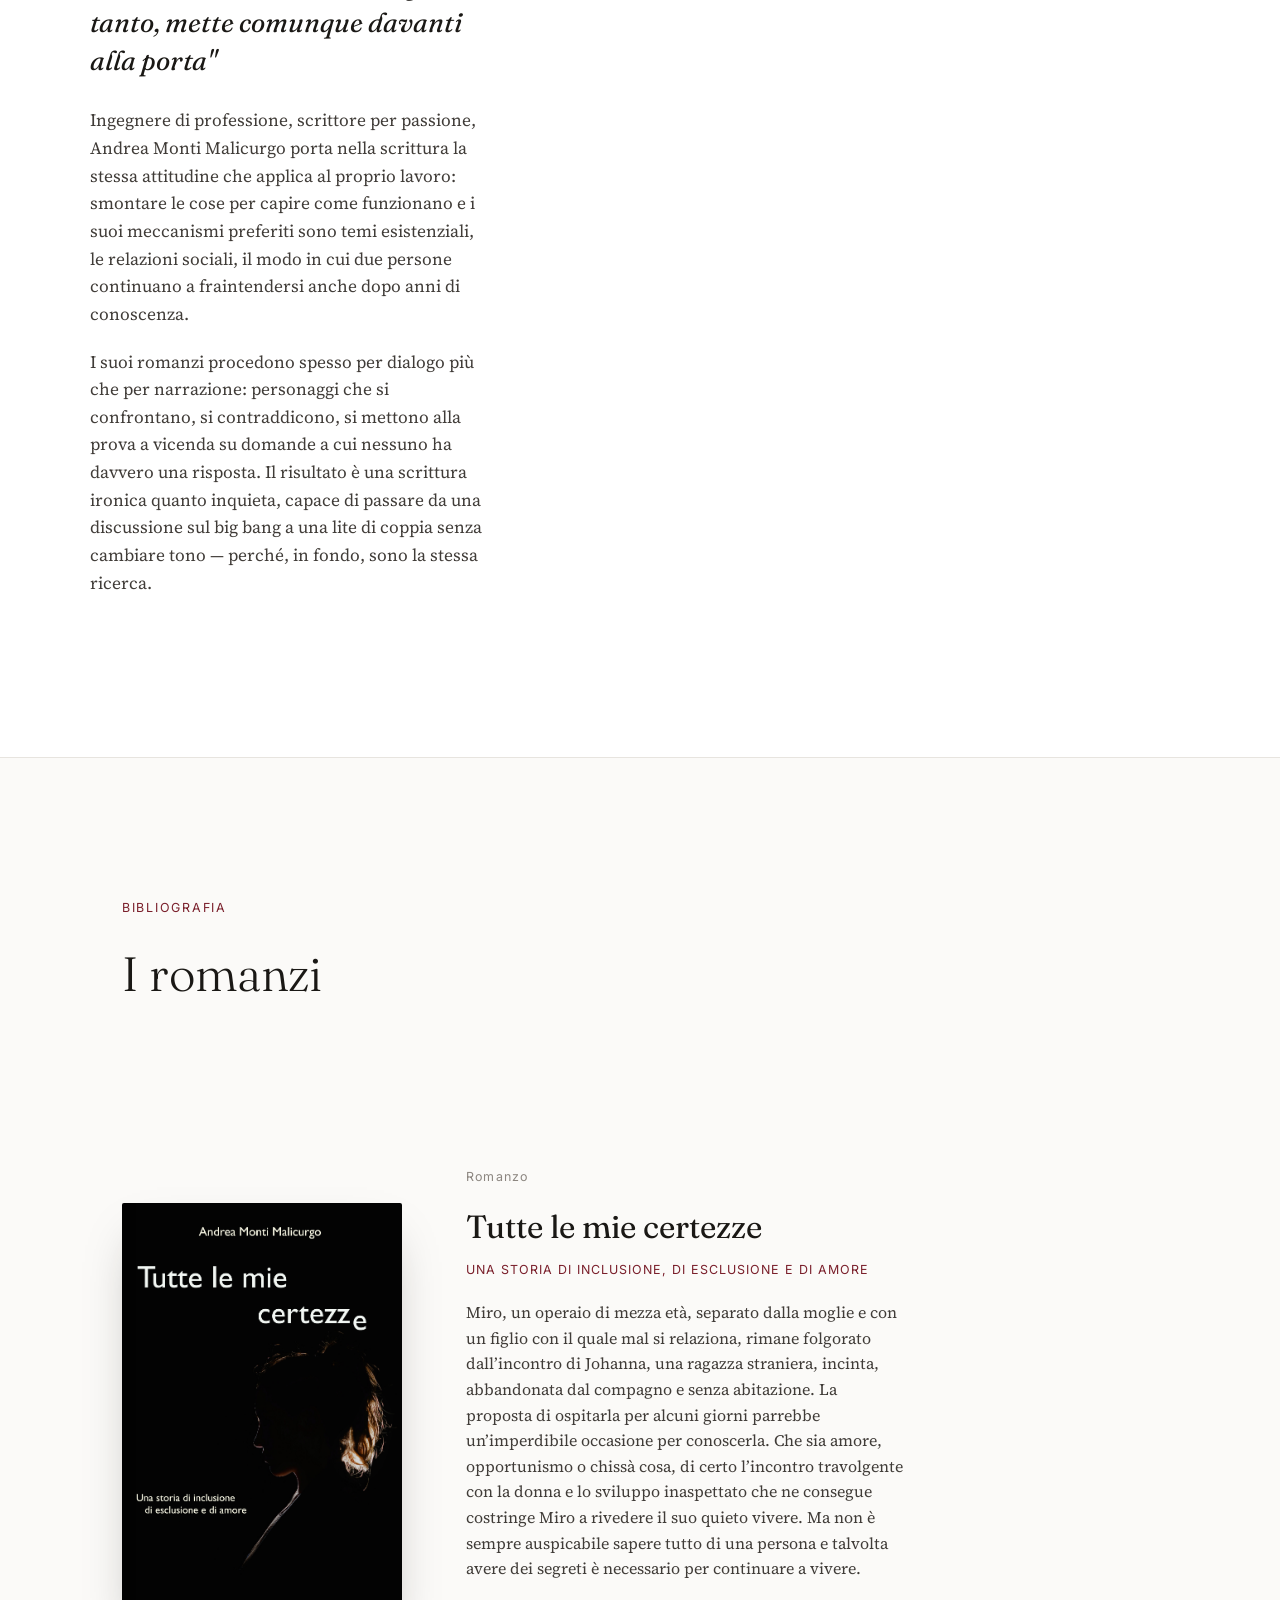
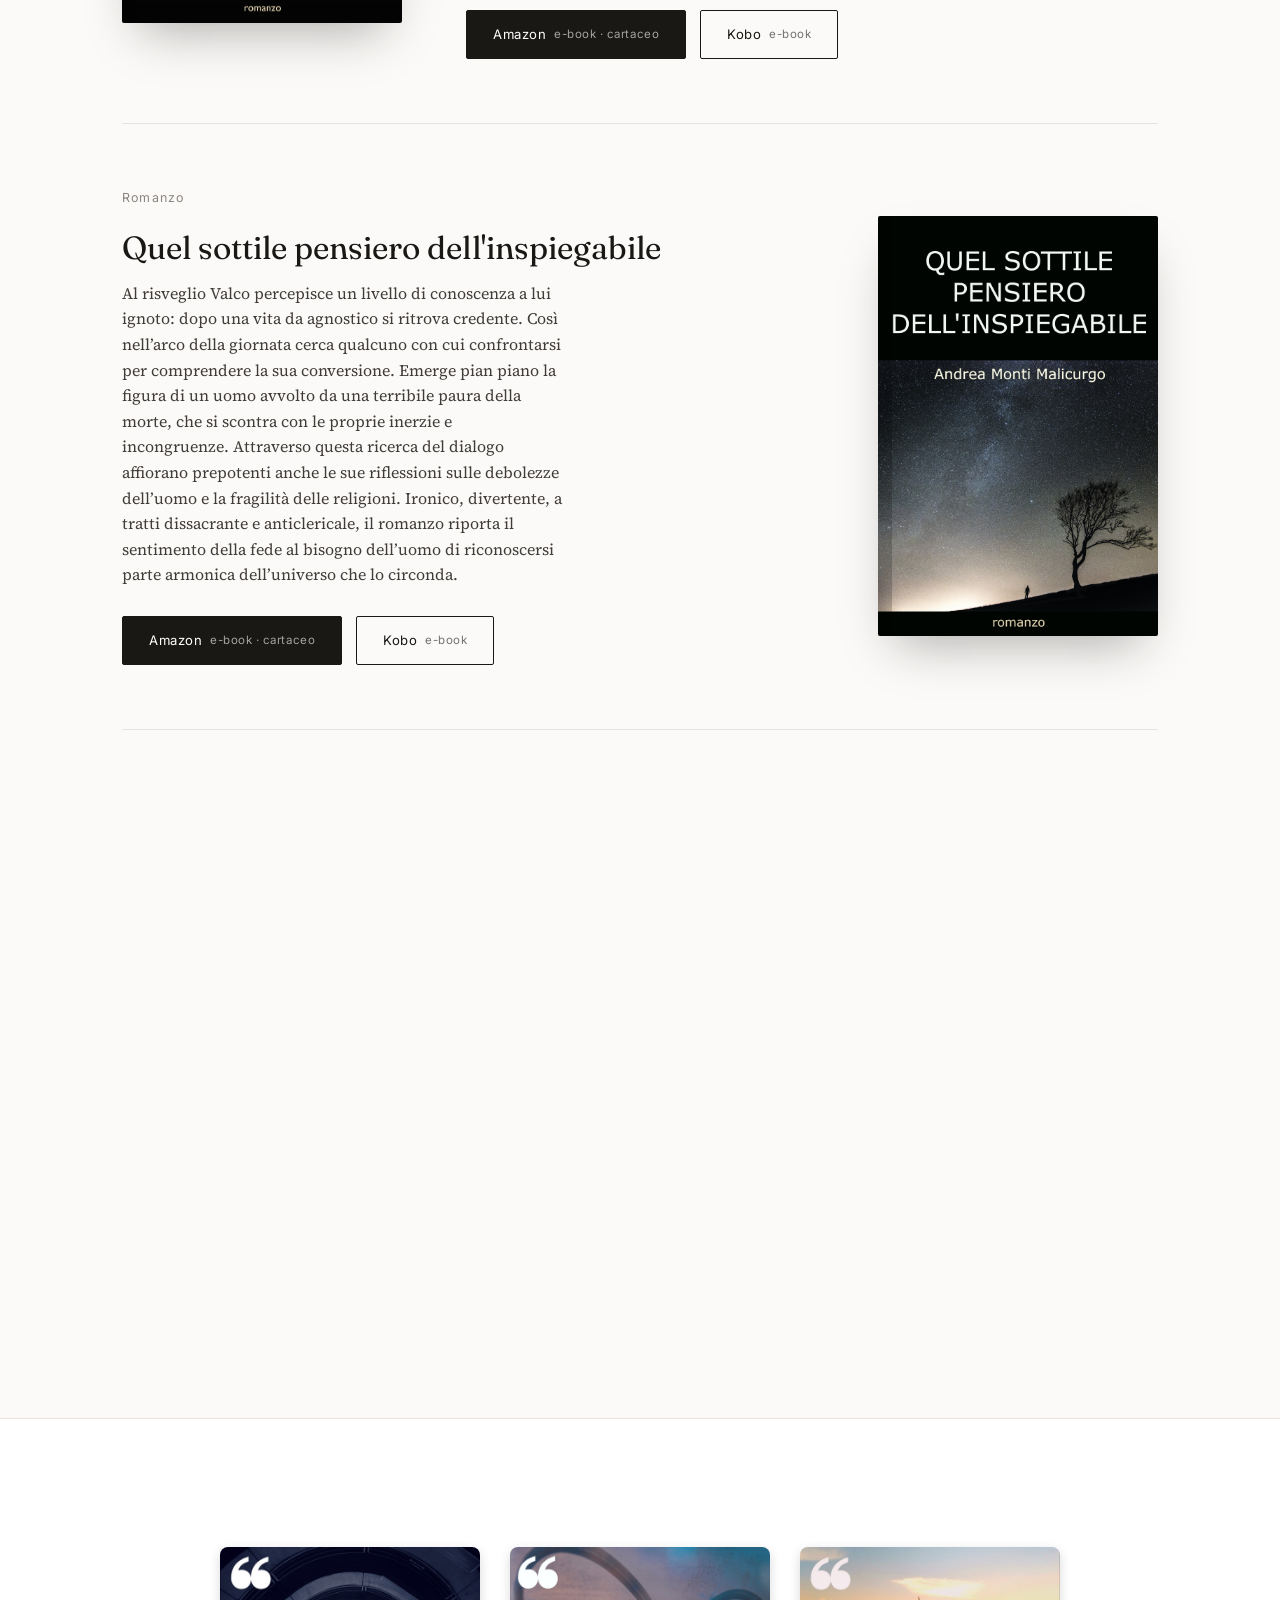
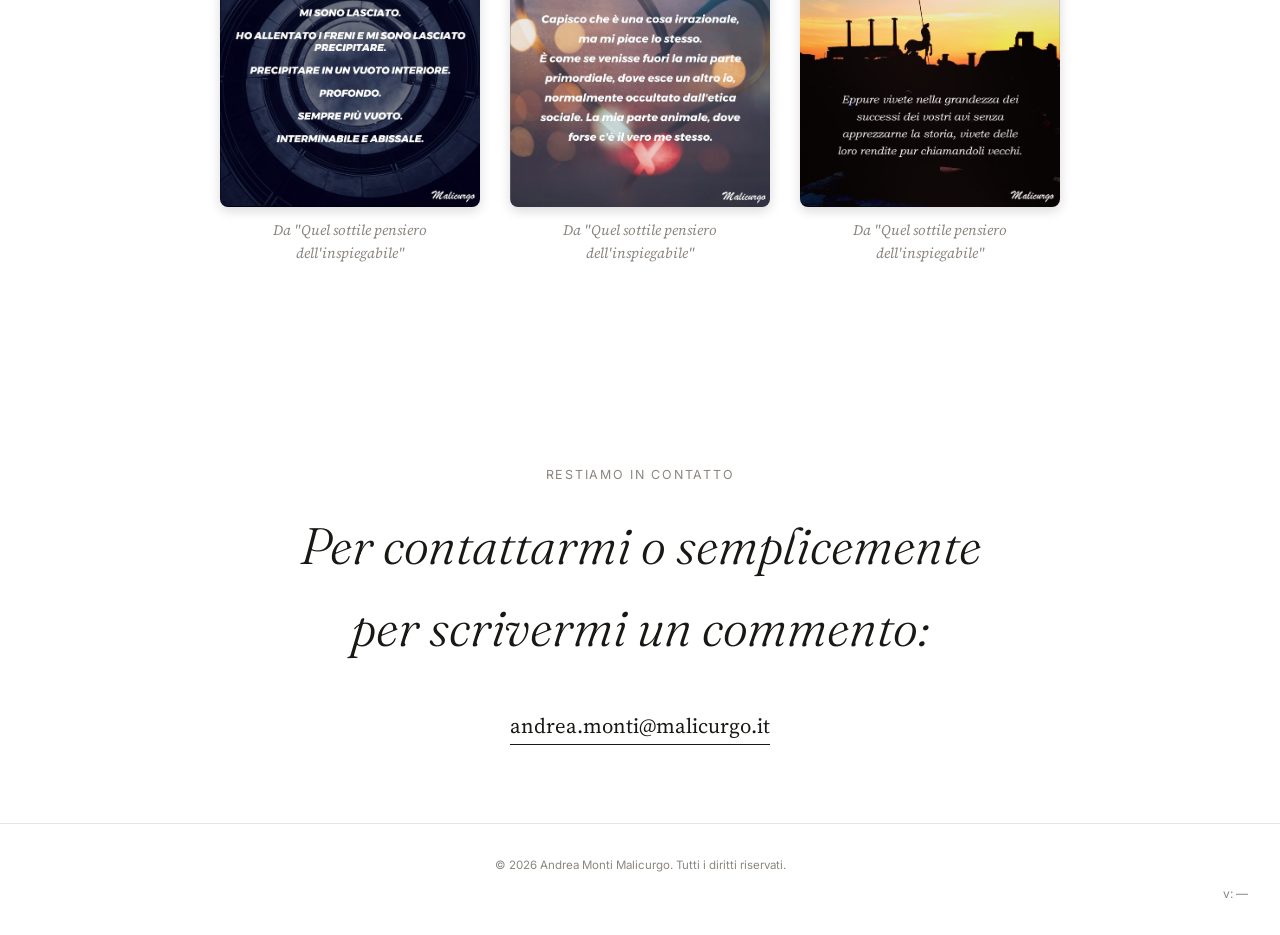
==== commit caabdb5a: "Update index.html n.3 tolto titolo frammenti" ====
--- a/index.html
+++ b/index.html
@@ -140,7 +140,7 @@
 <!-- SEZIONE Citazioni -->
 
 <section class="citazioni container" id="citazioni">
-  <div class="etichetta reveal">Frasi dai libri</div>
+  <!--<div class="etichetta reveal">Frasi dai libri</div>-->
   <h2 class="reveal">Frammenti</h2>
 
   <div class="citazioni-container">
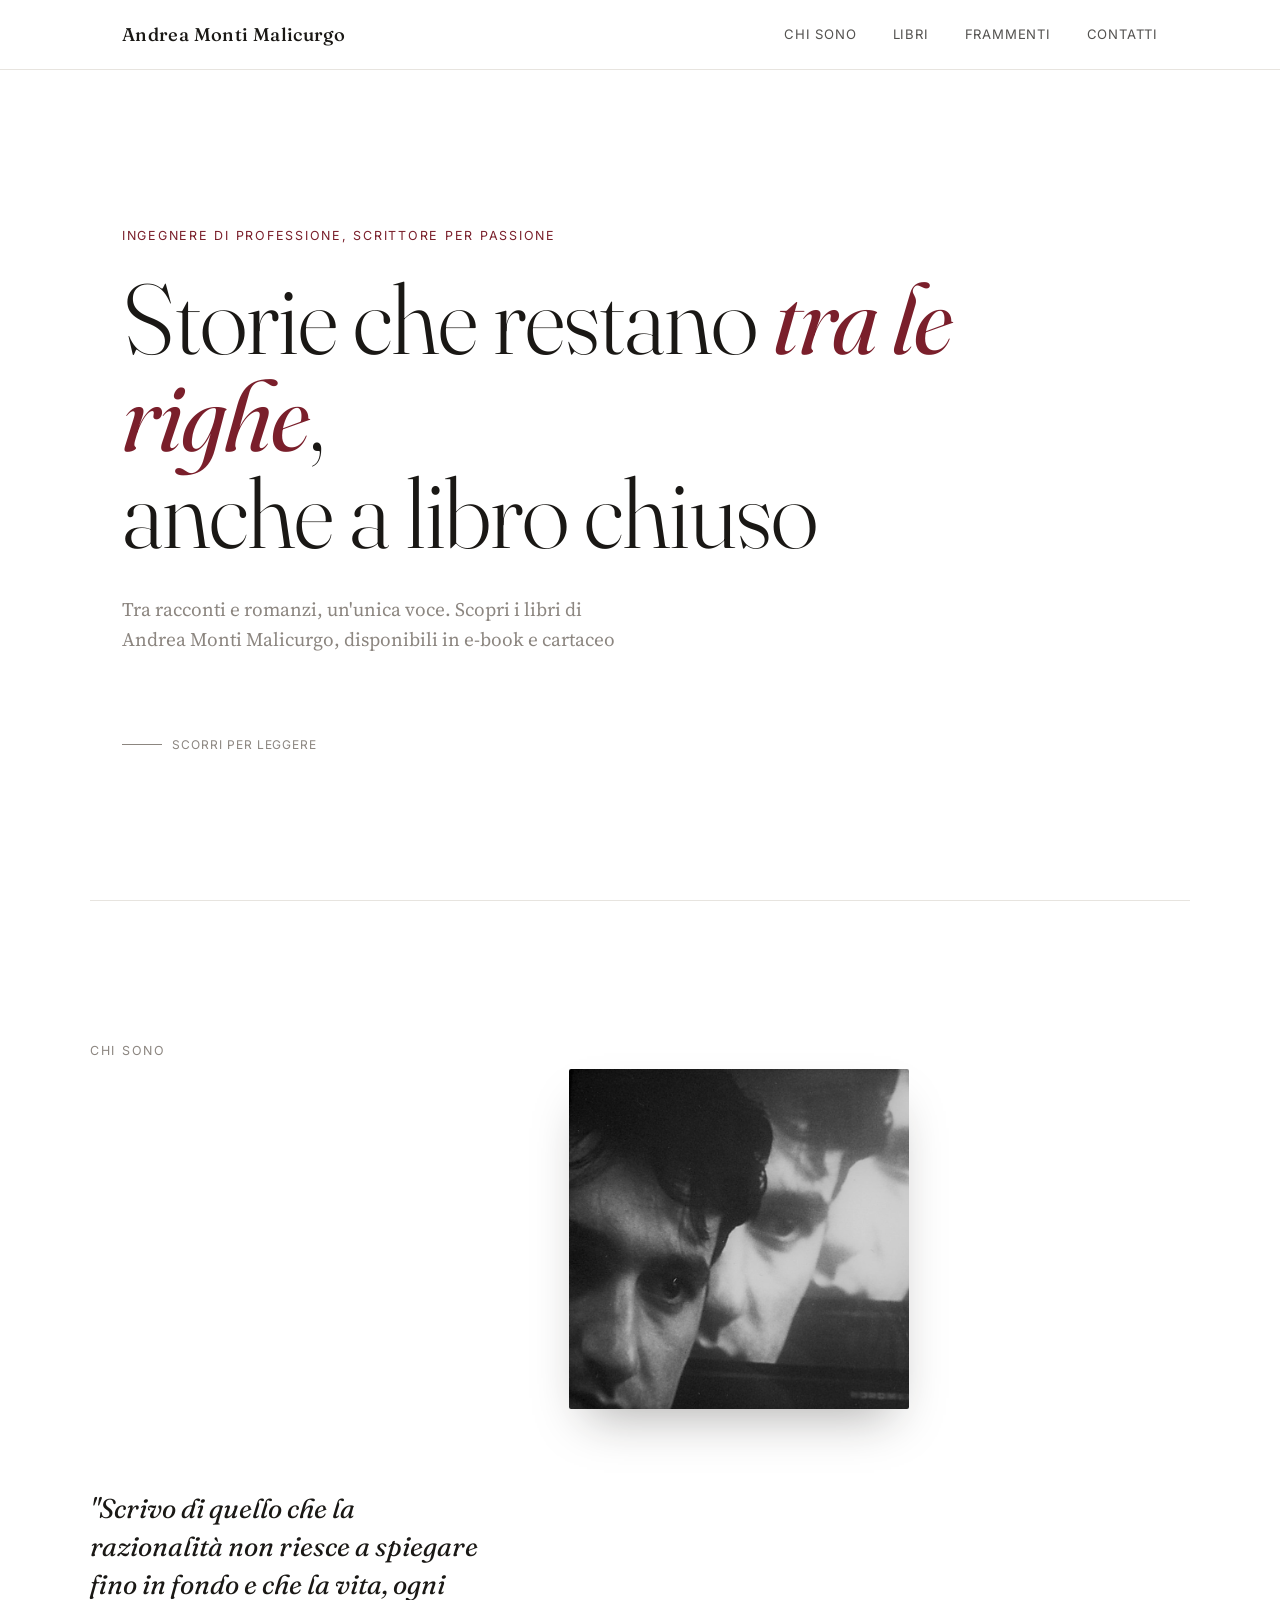
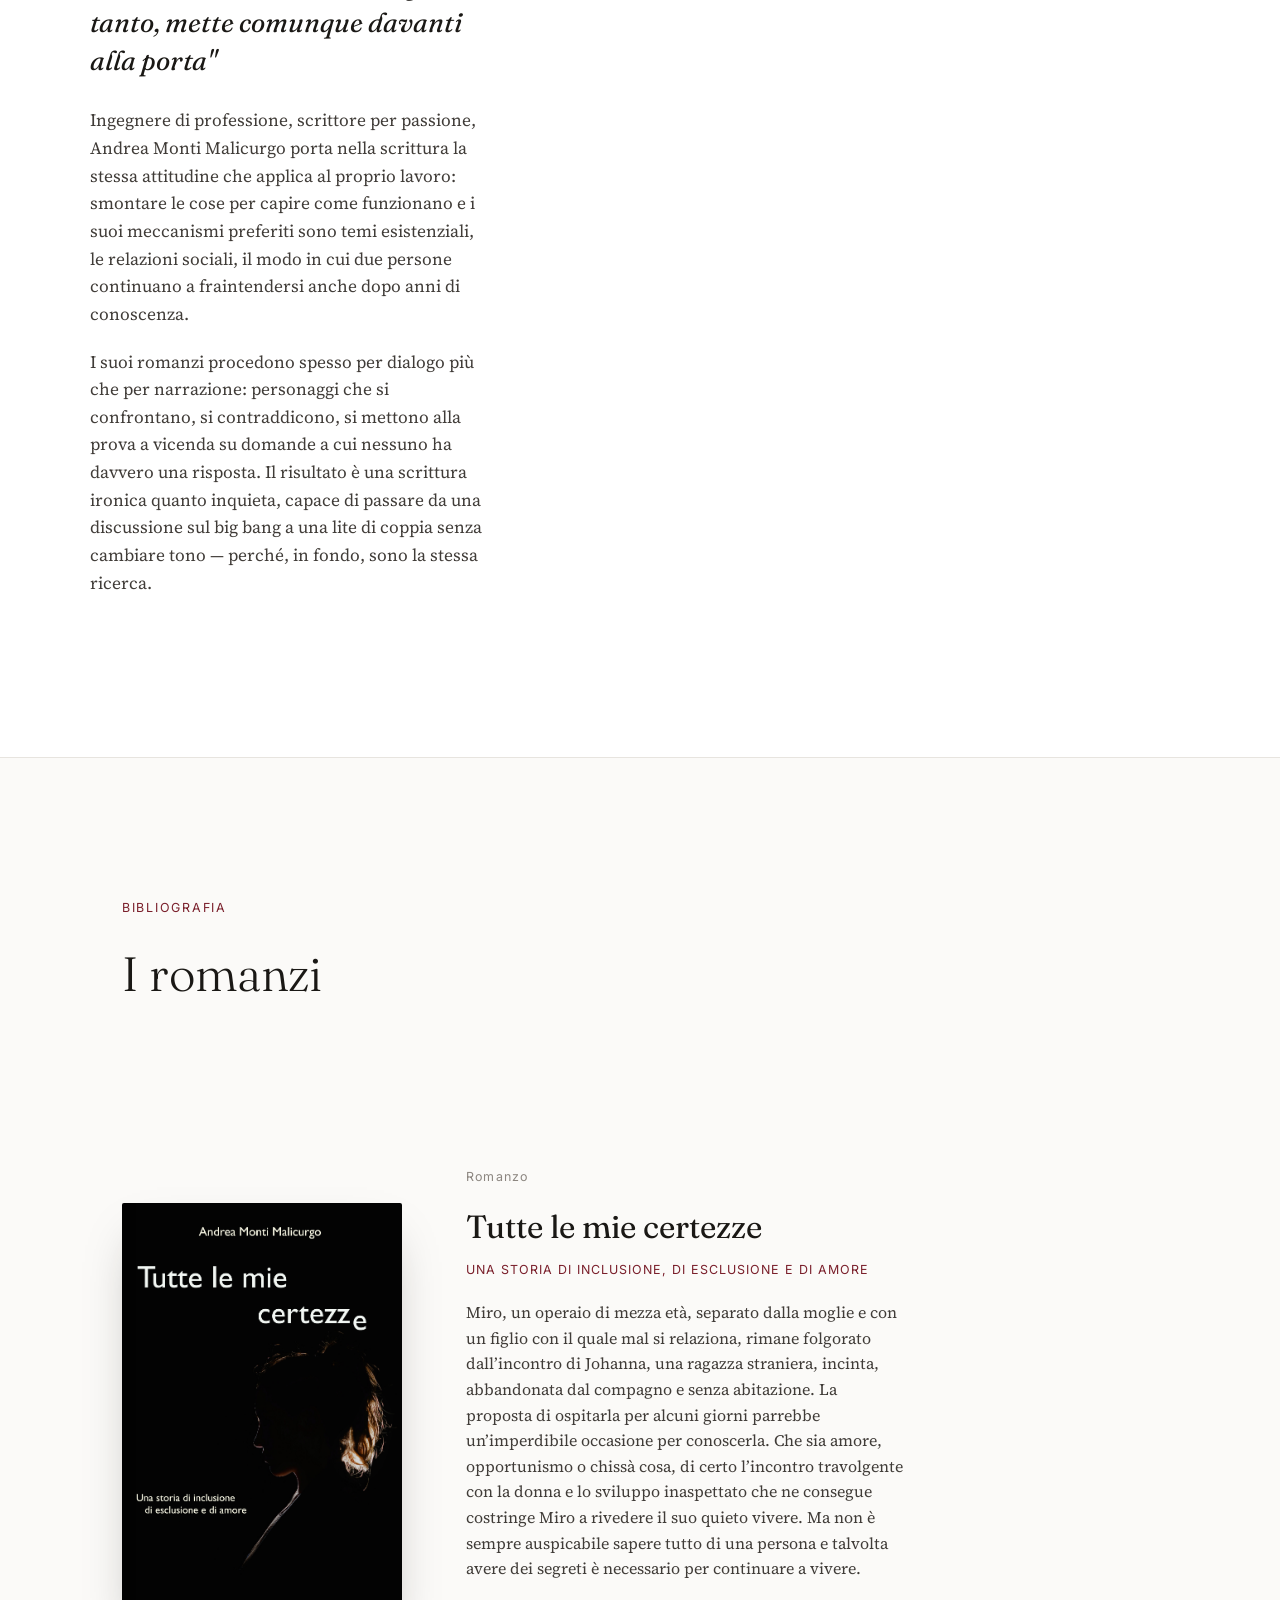
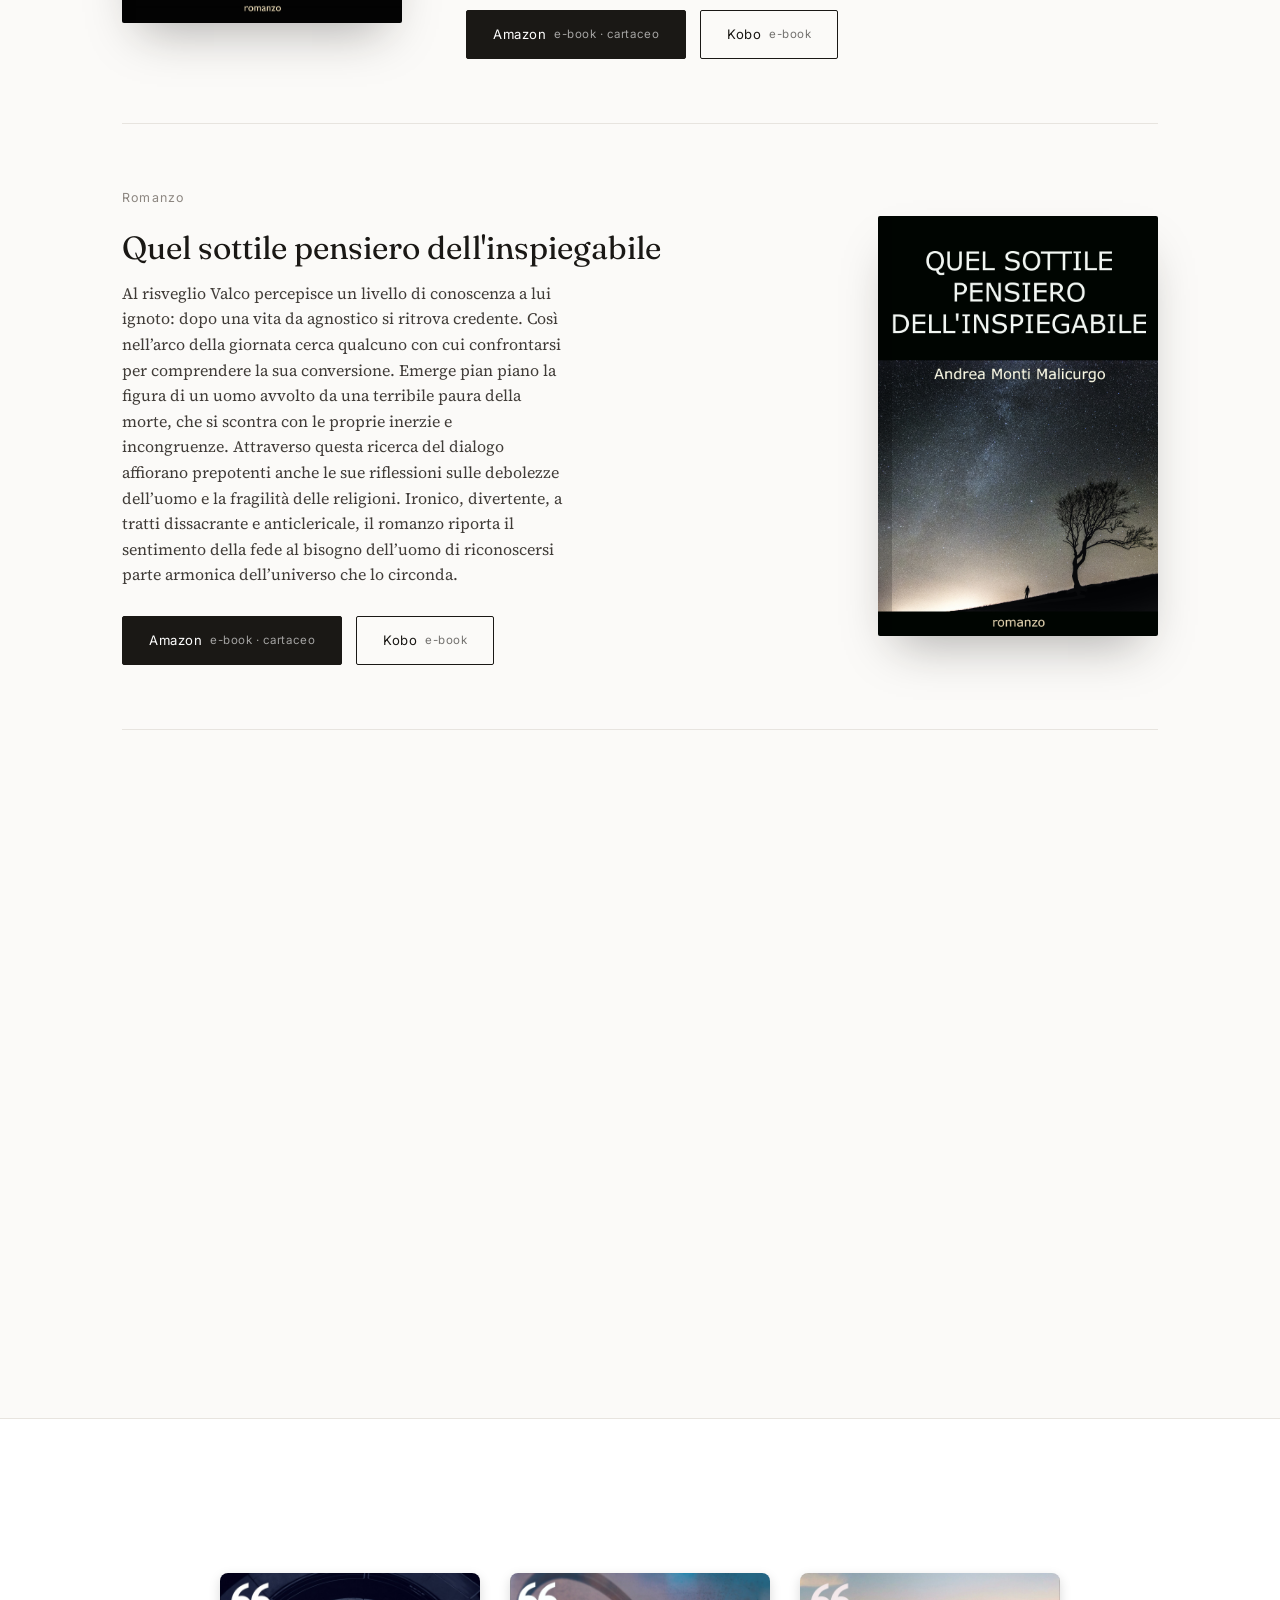
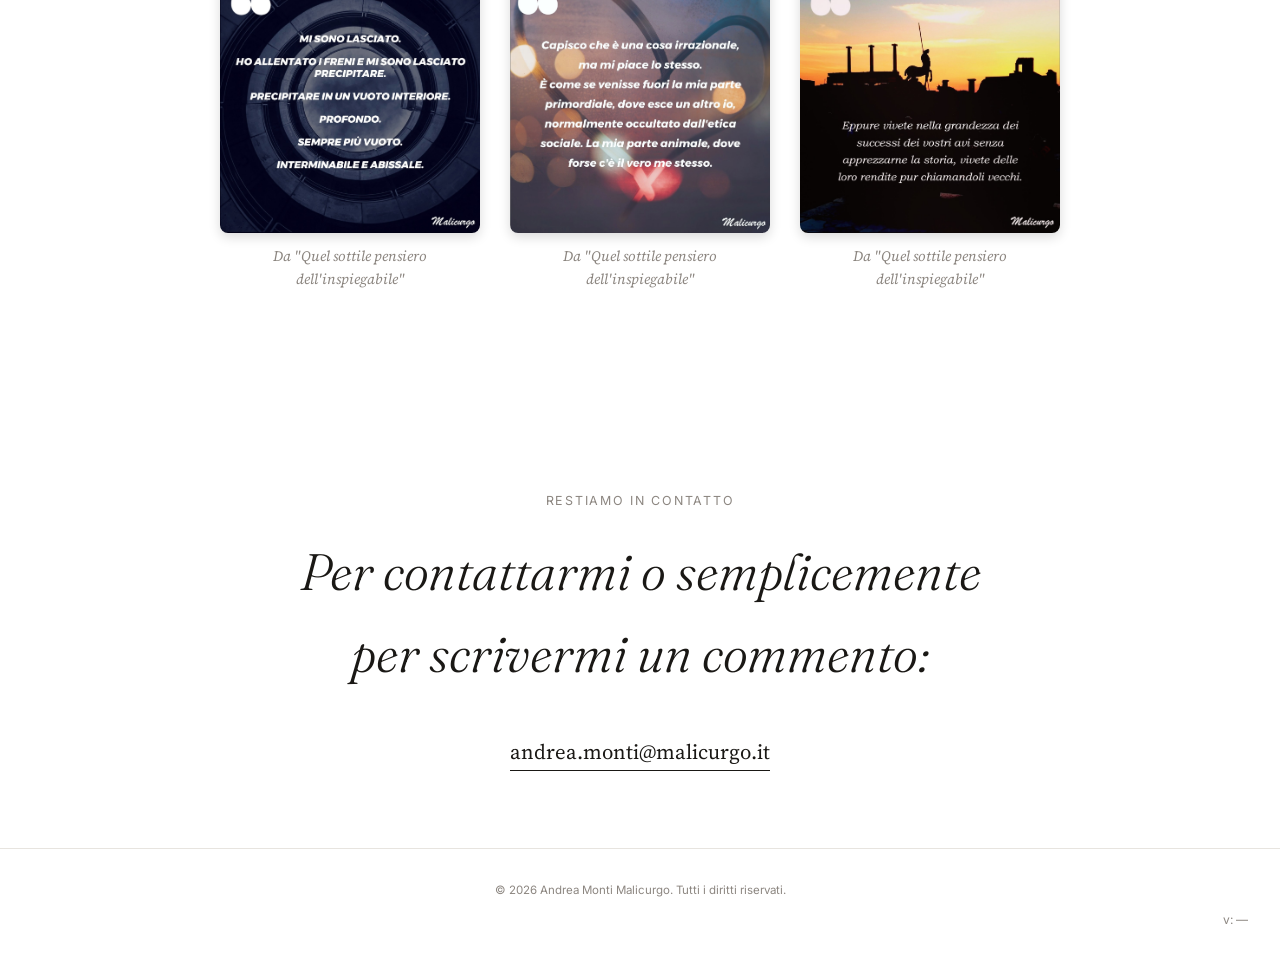
==== commit ca640f7d: "Update index.html 4" ====
--- a/index.html
+++ b/index.html
@@ -140,7 +140,7 @@
 <!-- SEZIONE Citazioni -->
 
 <section class="citazioni container" id="citazioni">
-  <!--<div class="etichetta reveal">Frasi dai libri</div>-->
+  <div class="etichetta reveal">Frasi dai libri</div>
   <h2 class="reveal">Frammenti</h2>
 
   <div class="citazioni-container">
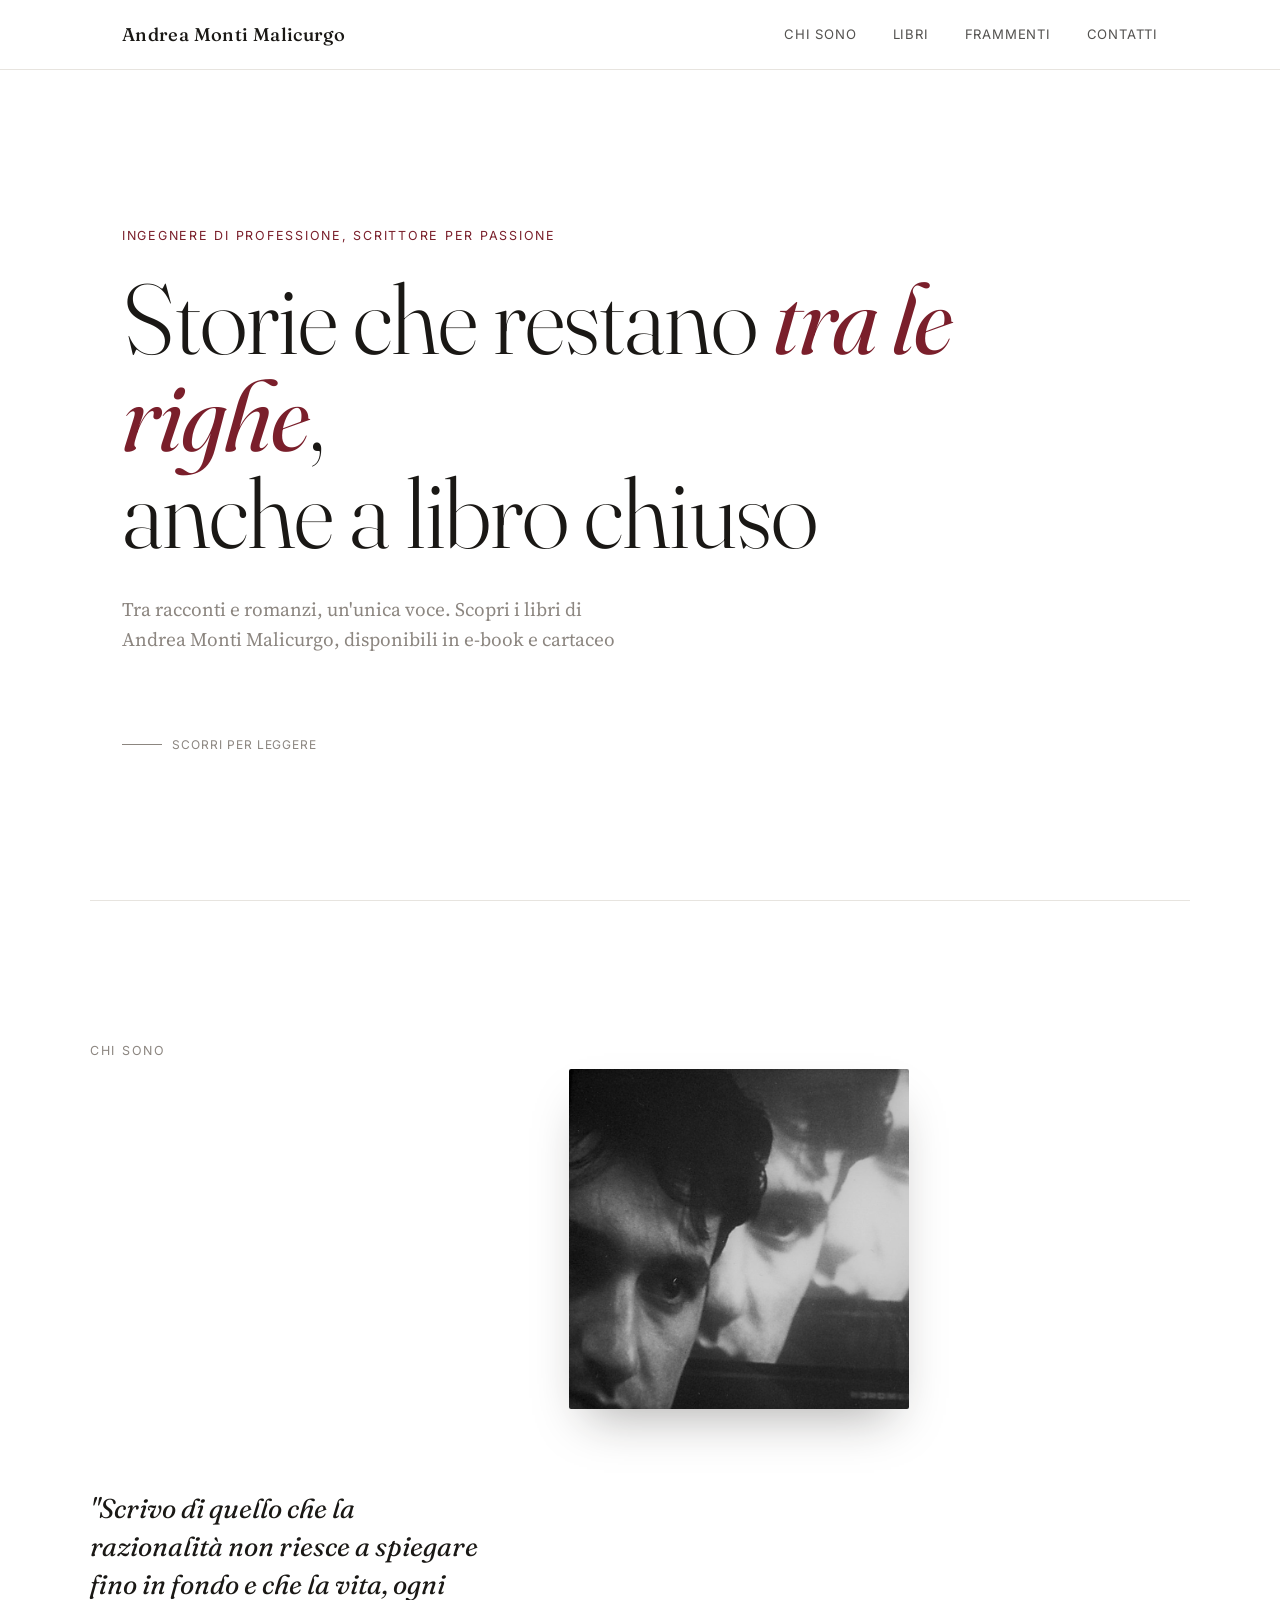
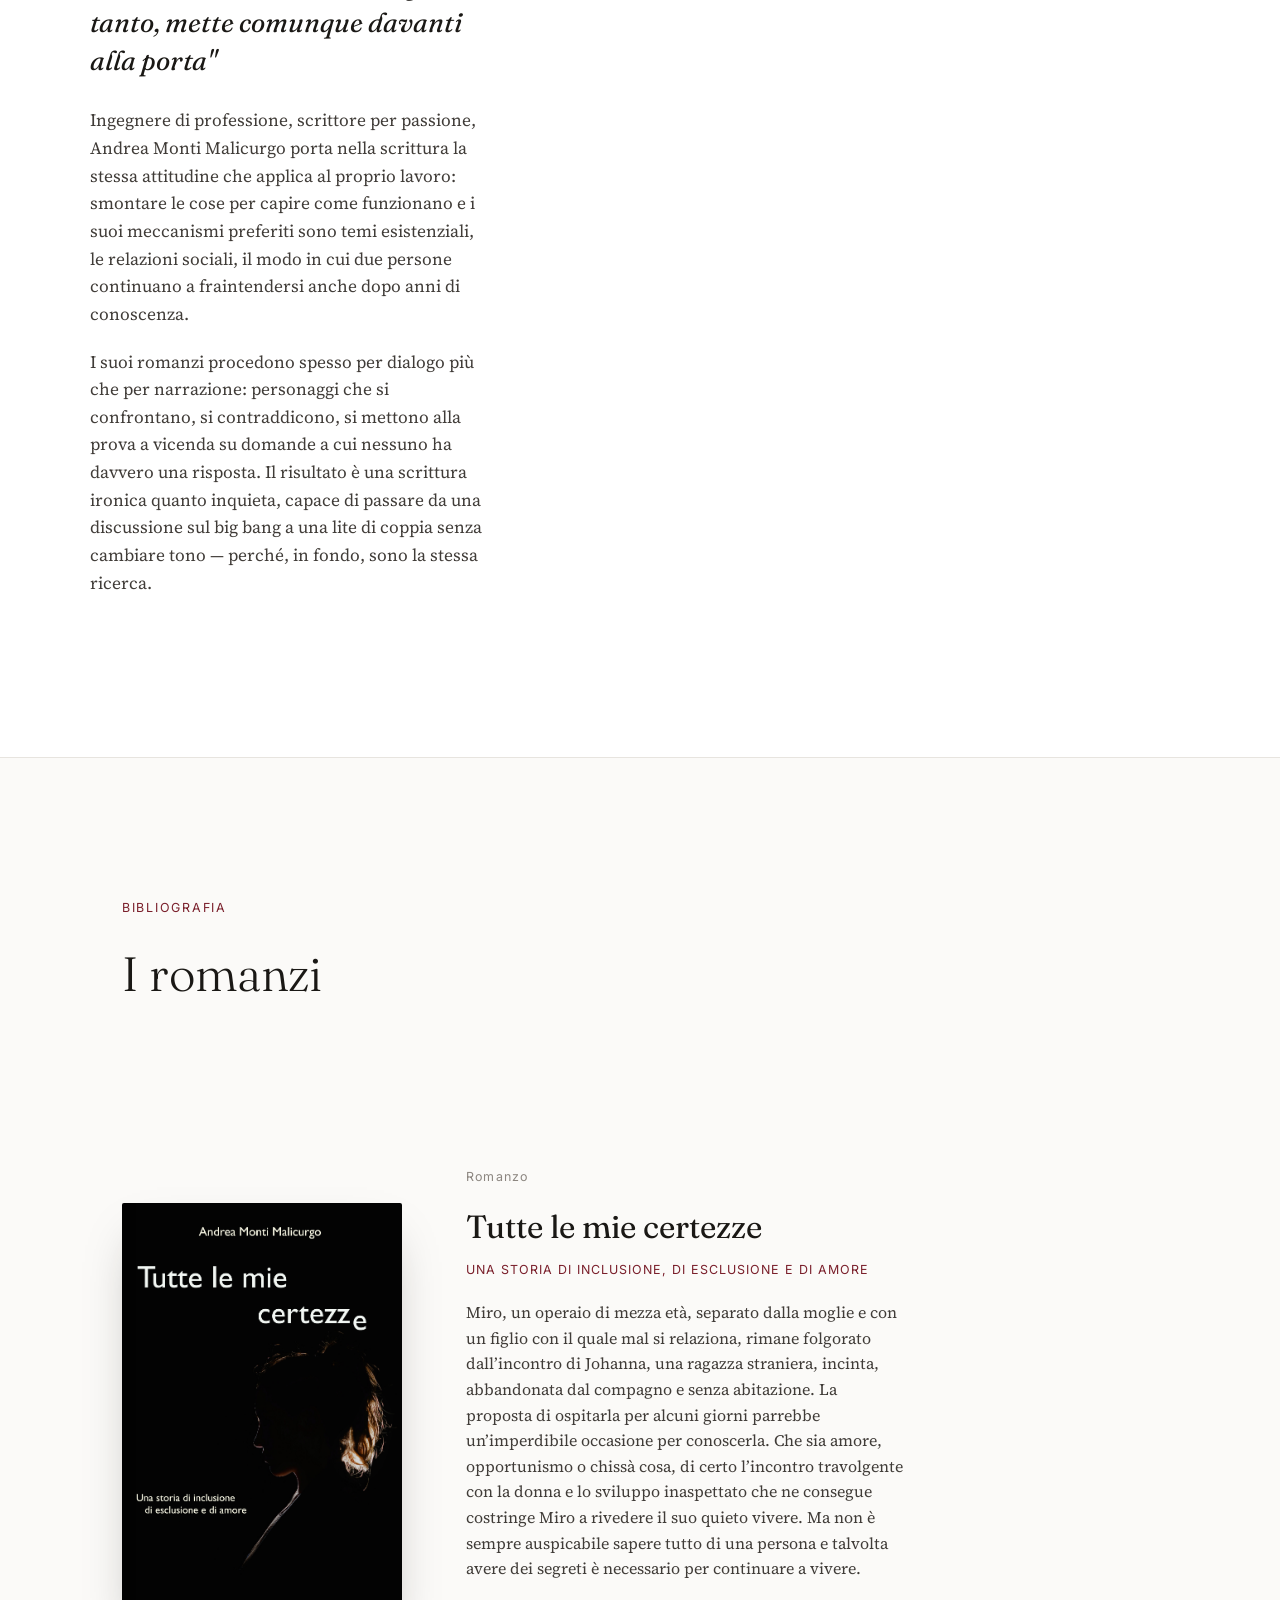
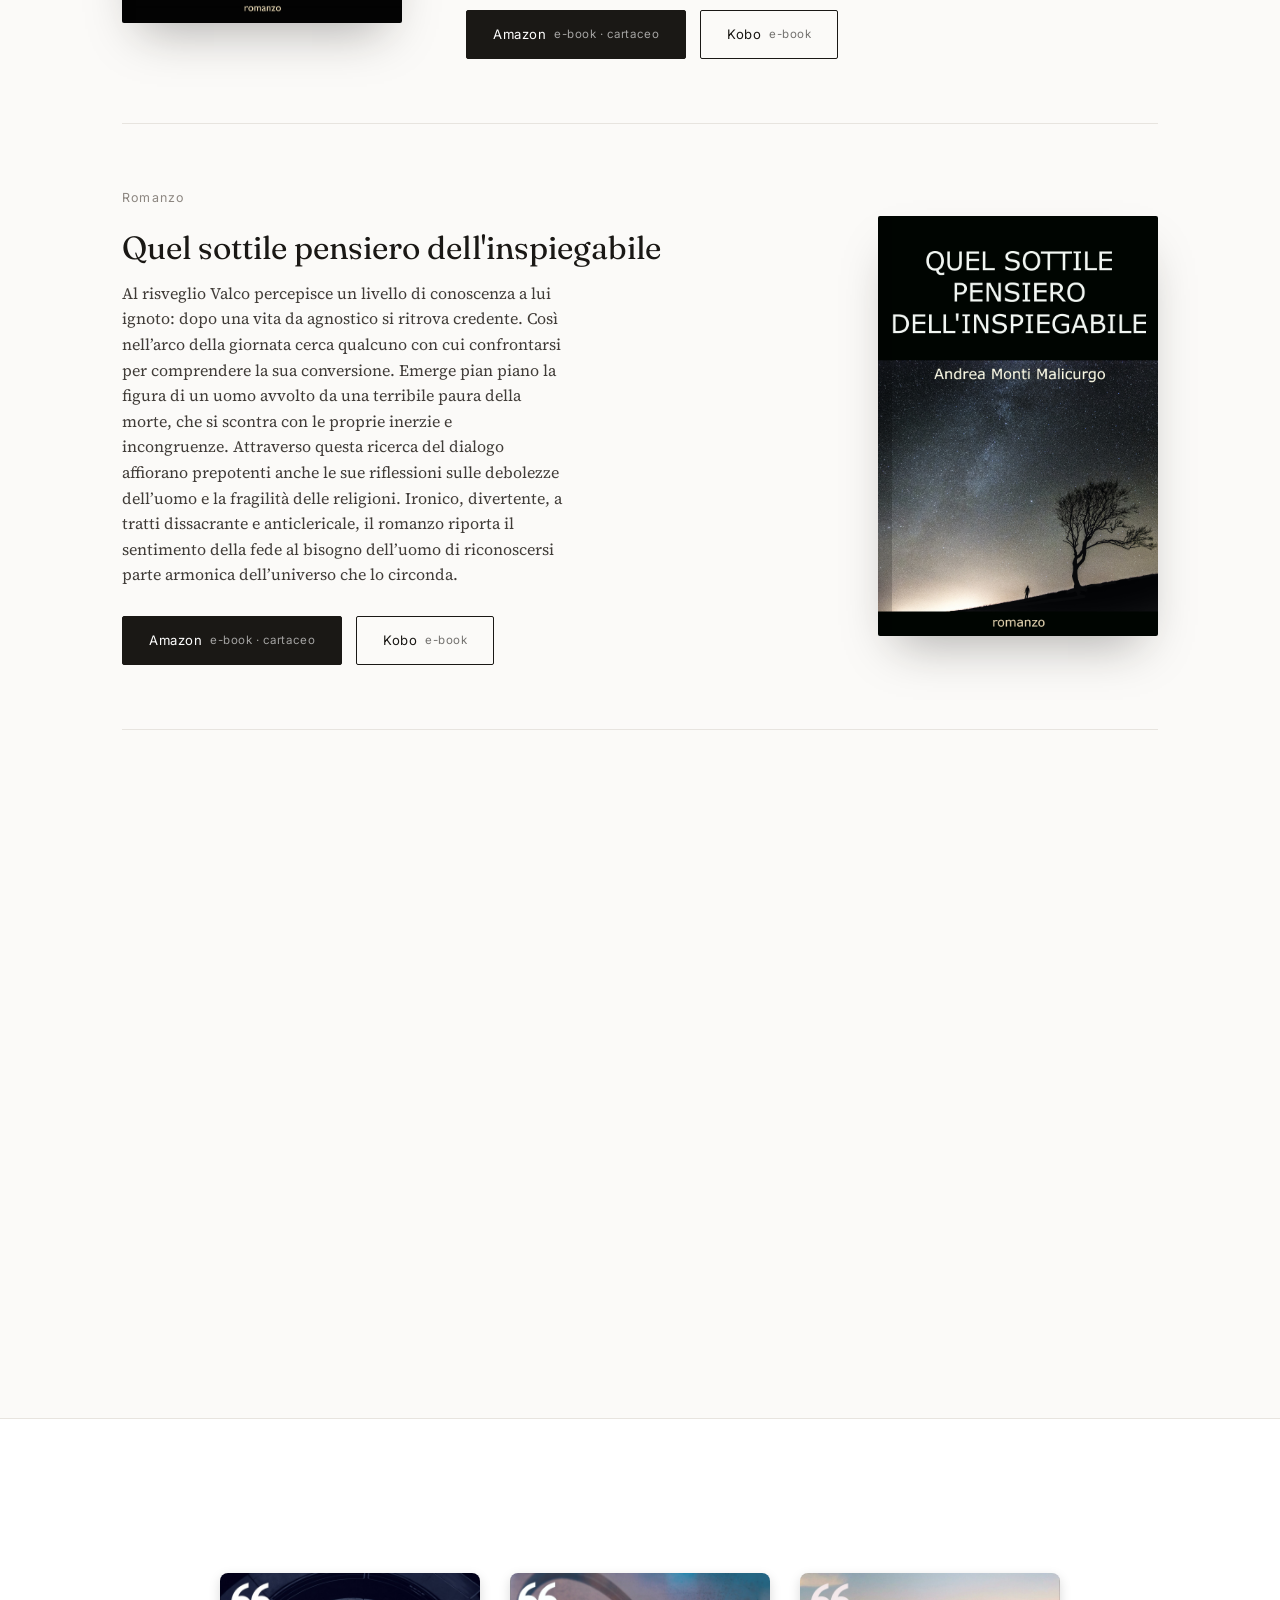
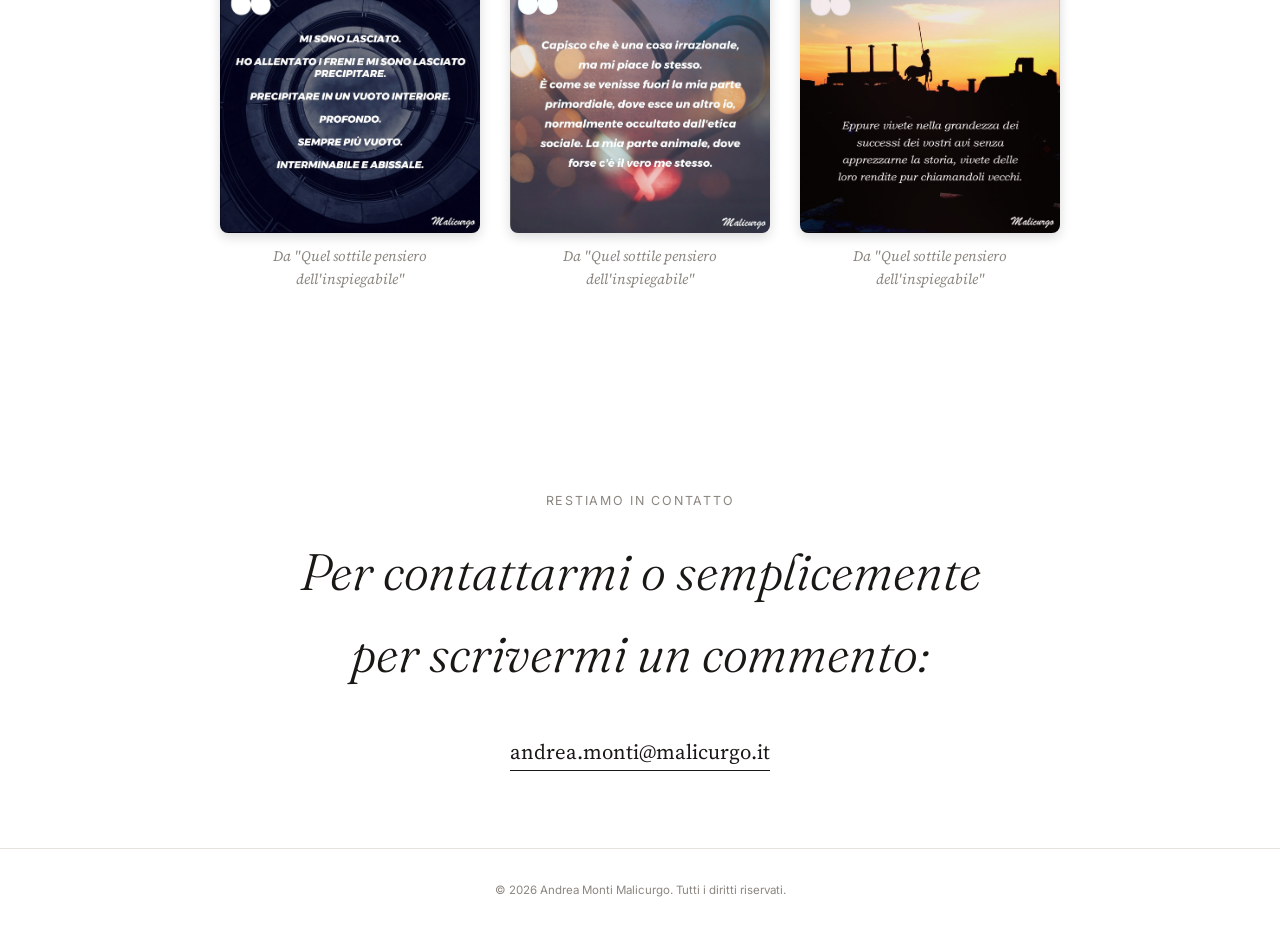
==== commit b4e71721: "Update index.html 5 tolto script contatore" ====
--- a/index.html
+++ b/index.html
@@ -179,7 +179,7 @@
 <div id="visite" style="text-align:right;font-size:0.75rem;color:var(--grigio);margin-top:10px;"></div>
 </footer>
 
-<script>
+<!-- <script>
 fetch("https://api.counterapi.dev/v1/malicurgo/homepage/up")
   .then(r => r.json())
   .then(data => {
@@ -188,7 +188,7 @@
   .catch(() => {
     document.getElementById("visite").innerText = "v: —";
   });
-</script>	
+</script>	-->
 	
 <script>
   // Reveal on scroll
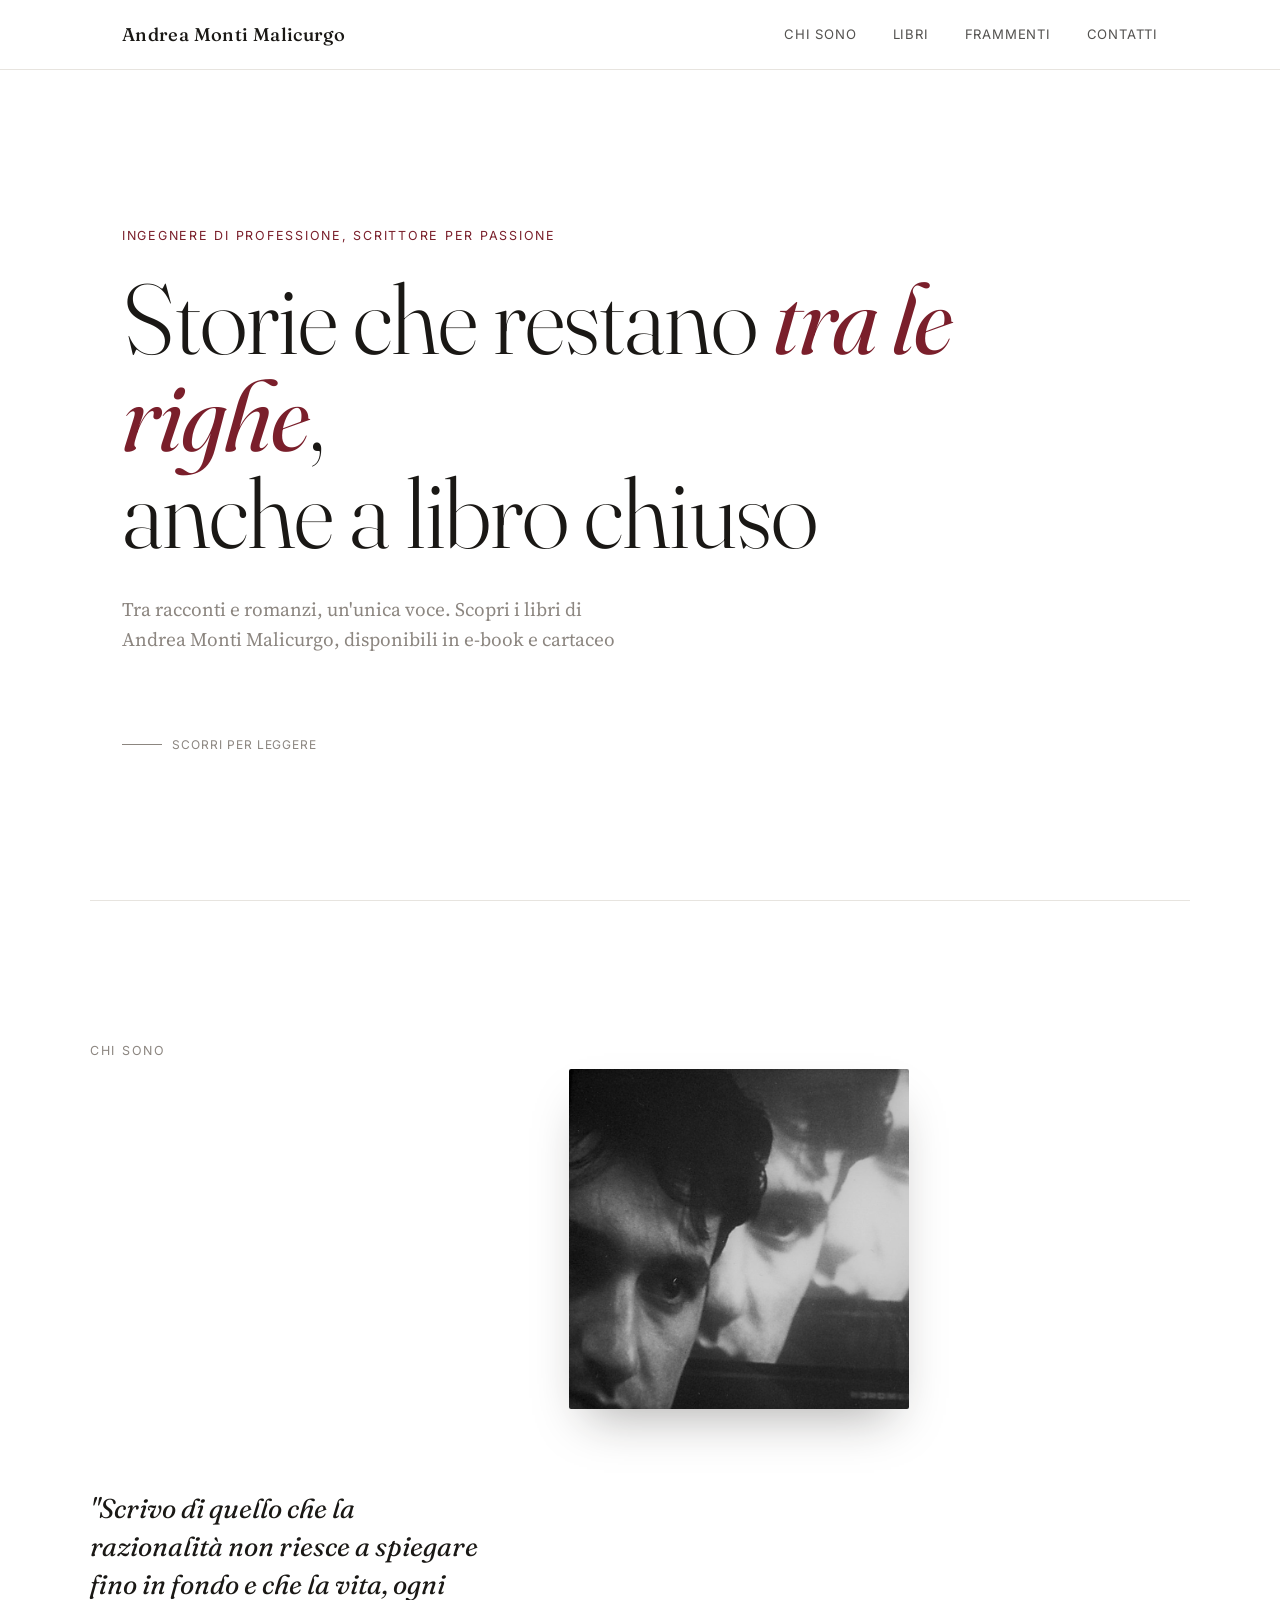
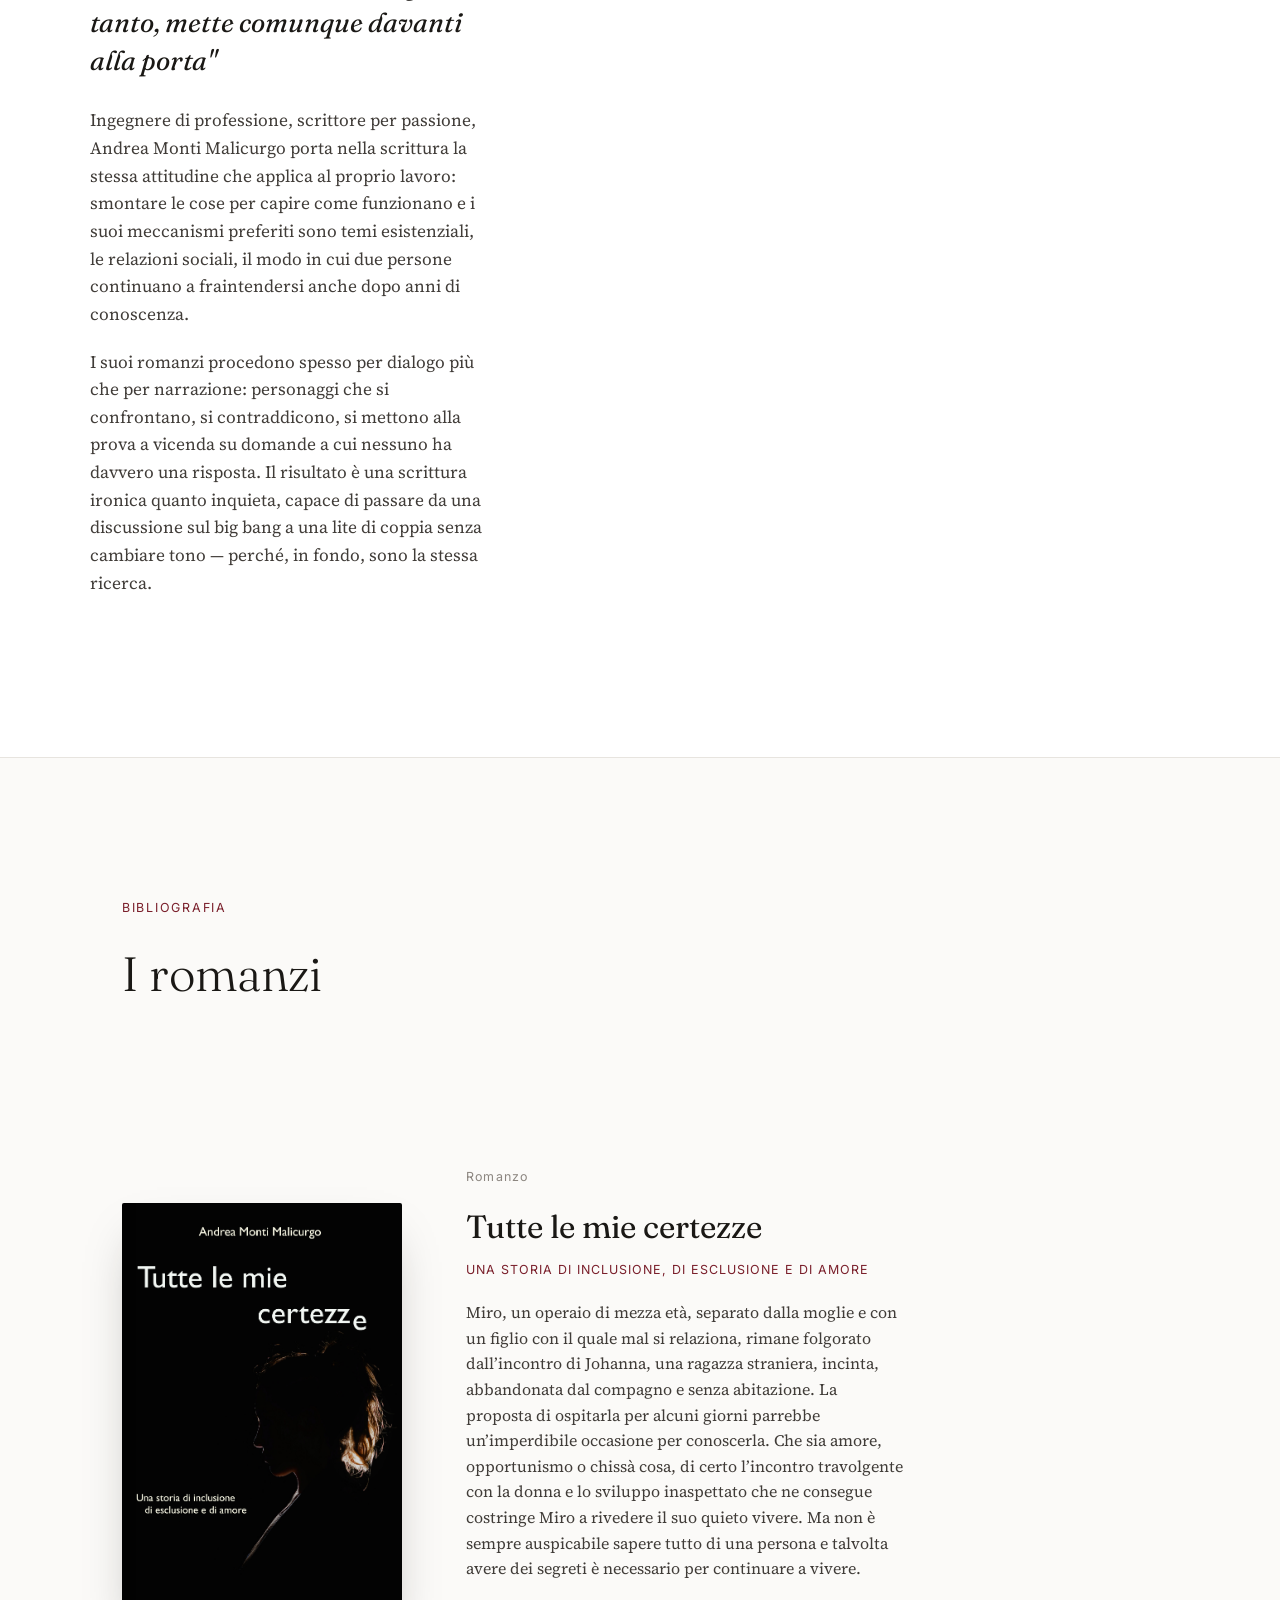
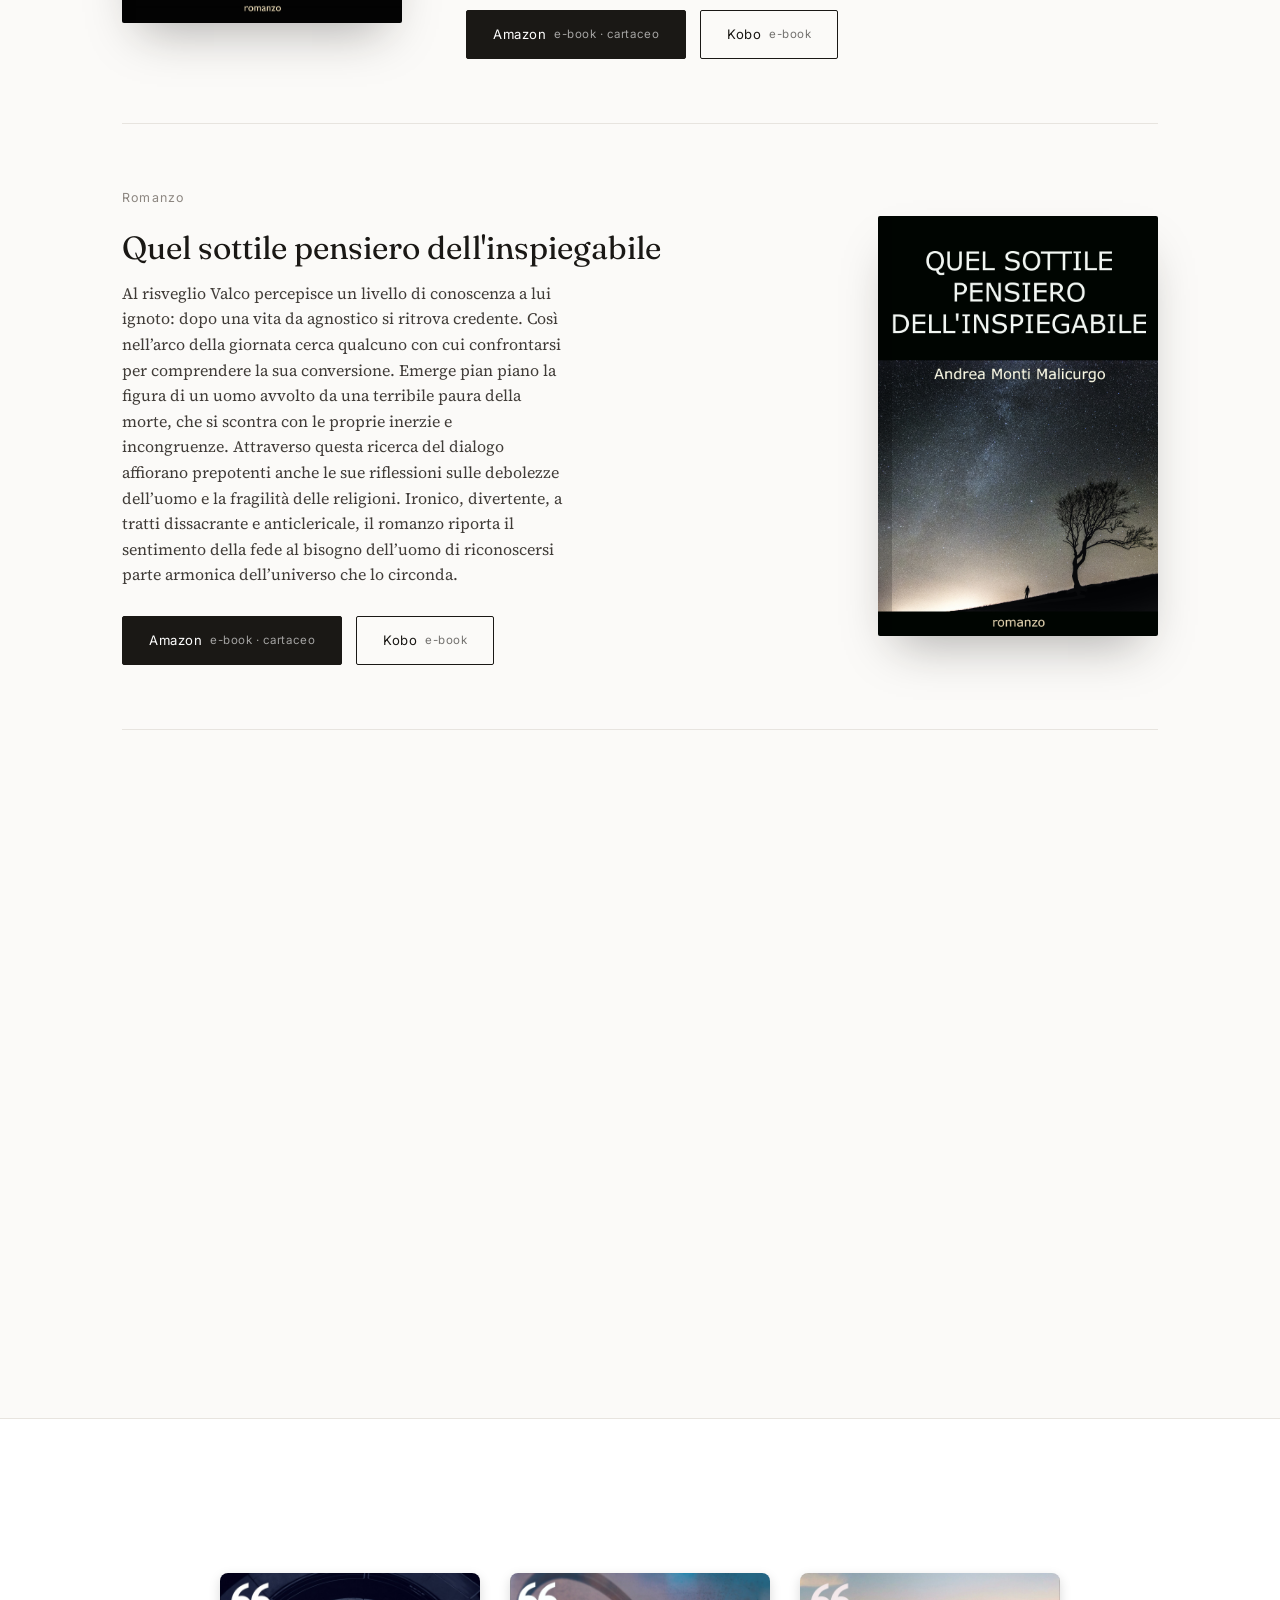
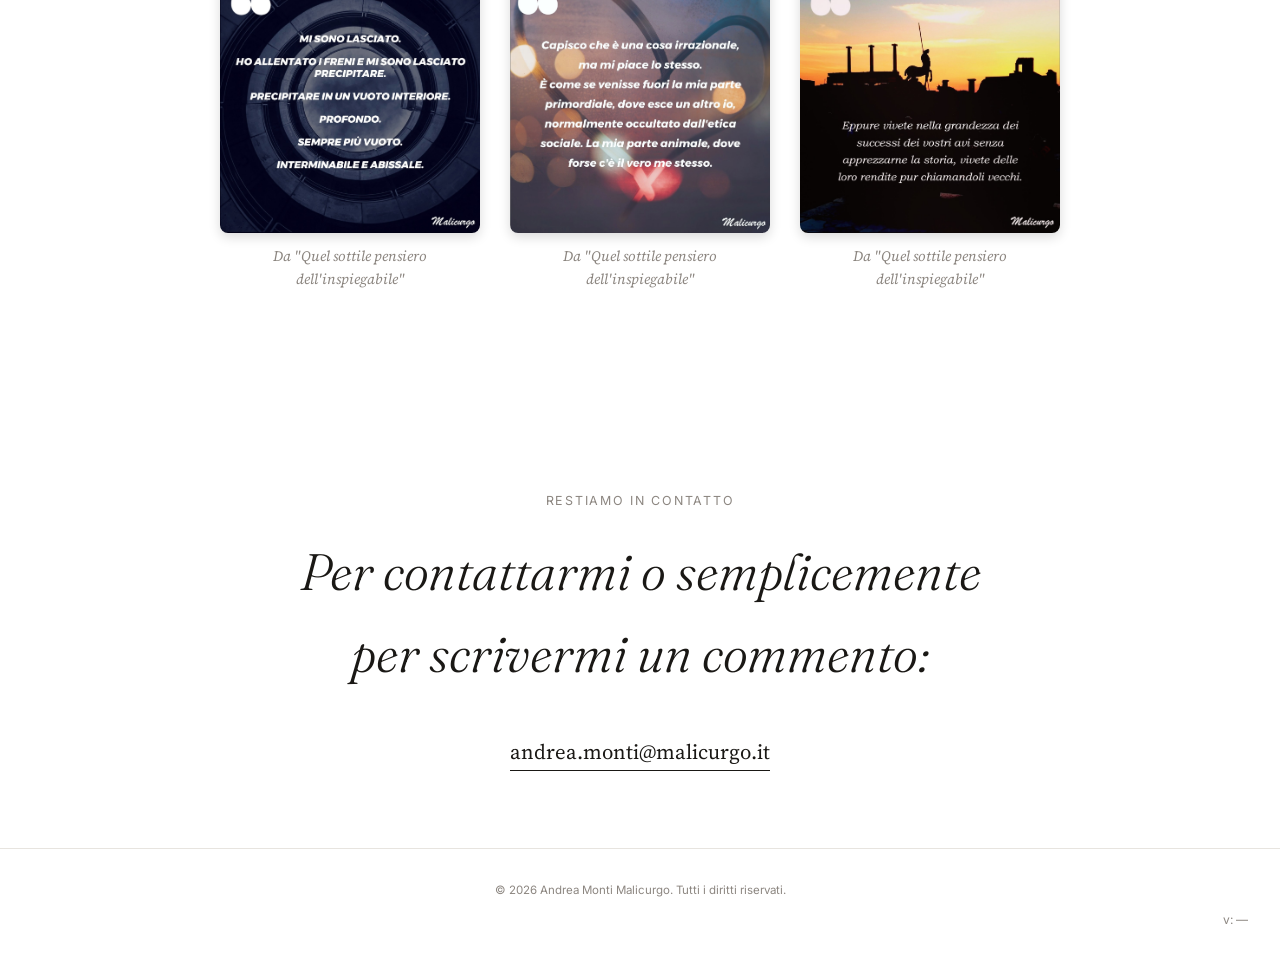
==== commit 4d9b3317: "Update index.html 6 provo a rimettere lo script contaVisite" ====
--- a/index.html
+++ b/index.html
@@ -179,7 +179,7 @@
 <div id="visite" style="text-align:right;font-size:0.75rem;color:var(--grigio);margin-top:10px;"></div>
 </footer>
 
-<!-- <script>
+<script>
 fetch("https://api.counterapi.dev/v1/malicurgo/homepage/up")
   .then(r => r.json())
   .then(data => {
@@ -188,7 +188,7 @@
   .catch(() => {
     document.getElementById("visite").innerText = "v: —";
   });
-</script>	-->
+</script>
 	
 <script>
   // Reveal on scroll
